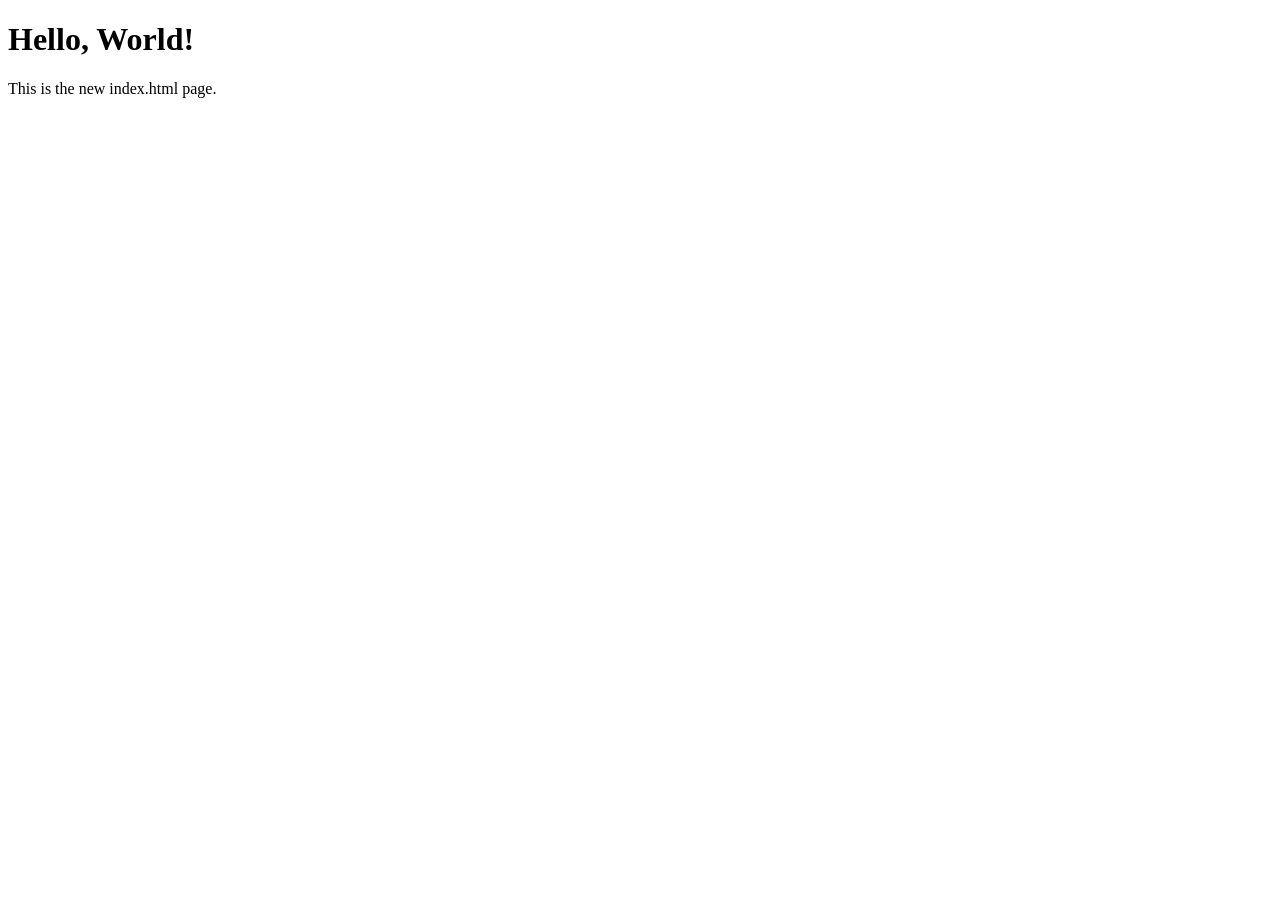
==== index.html @ f8c45be7 "feat(ai): สร้างไฟล์ index.html และลบ index.php ออก - index.html" ====
<!DOCTYPE html>
<html lang="en">
<head>
    <meta charset="UTF-8">
    <meta name="viewport" content="width=device-width, initial-scale=1.0">
    <title>Welcome</title>
</head>
<body>
    <h1>Hello, World!</h1>
    <p>This is the new index.html page.</p>
</body>
</html>
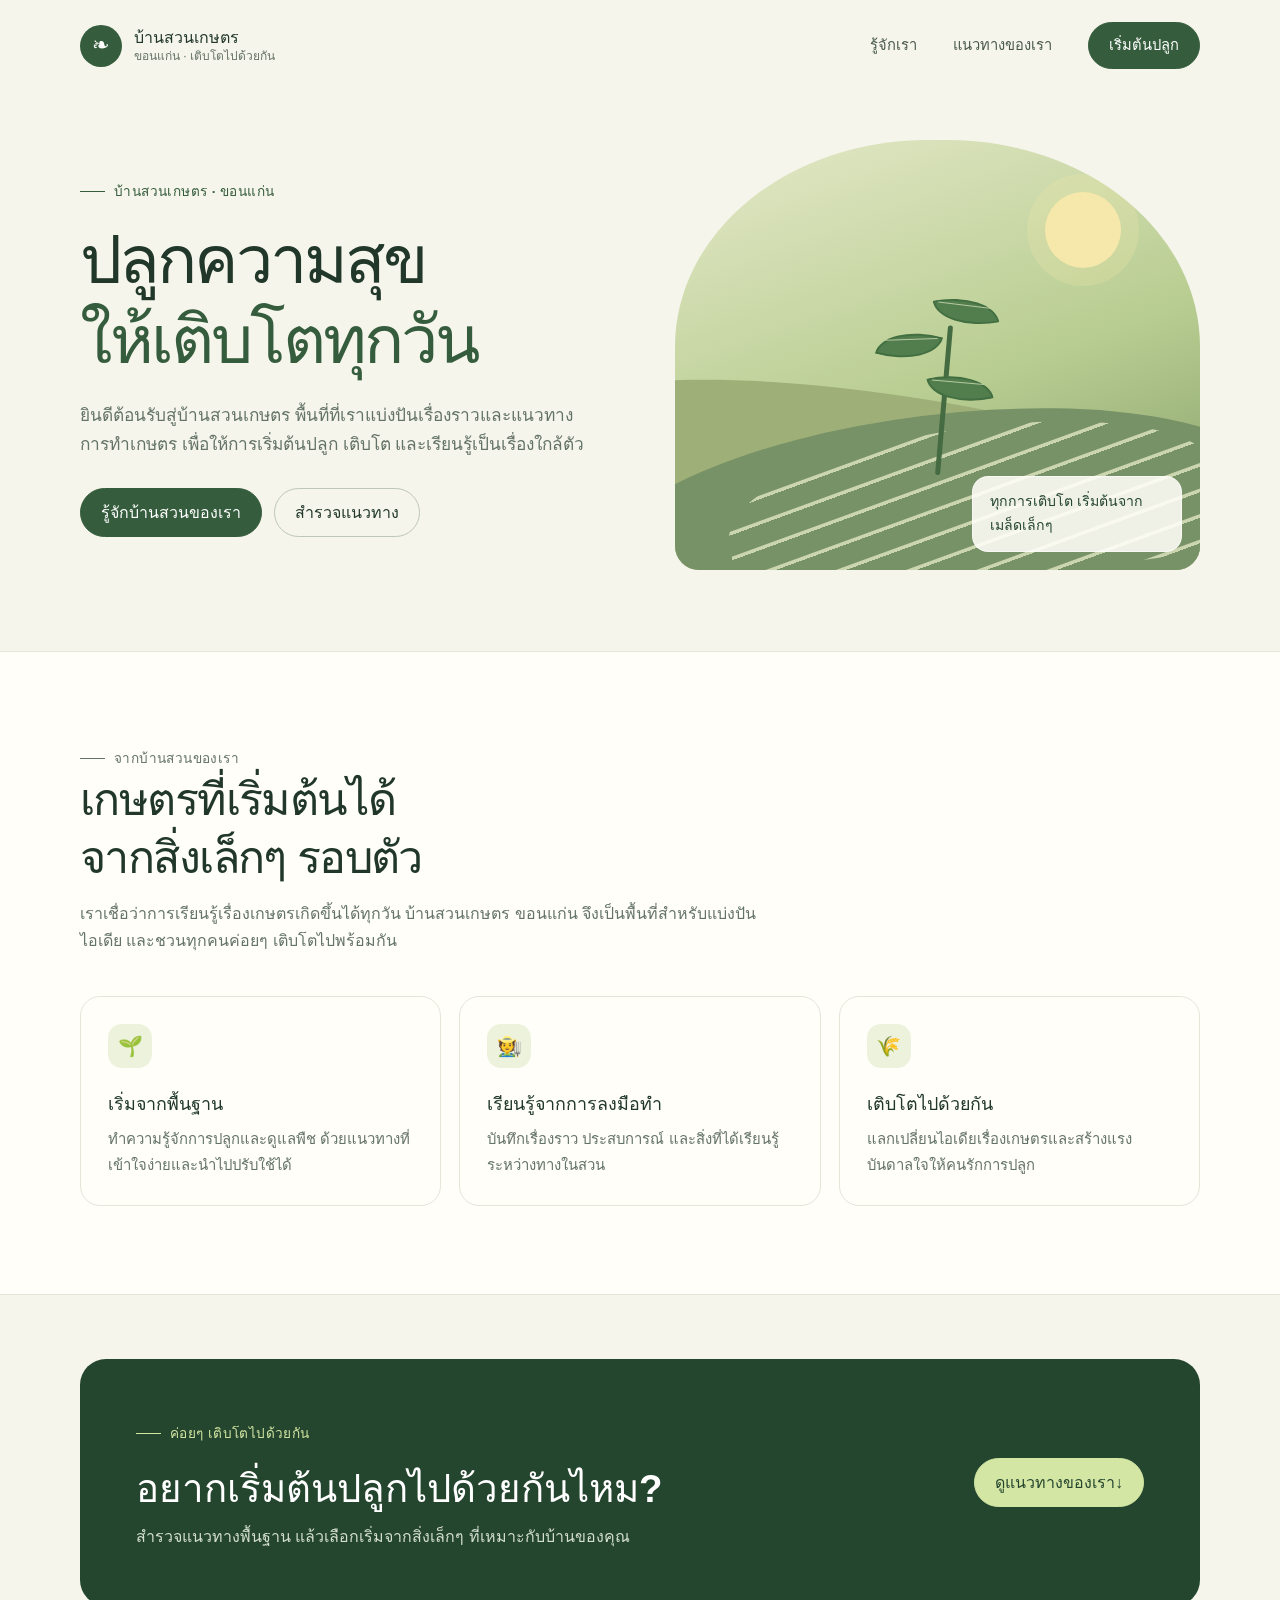
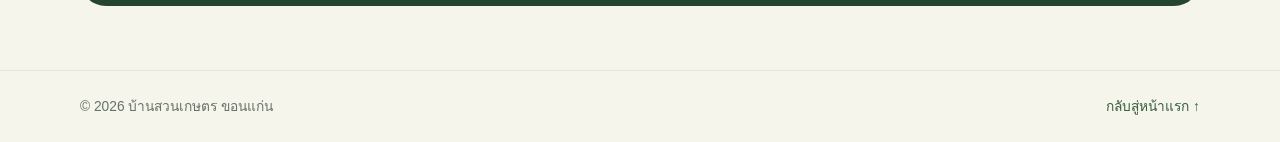
==== commit c41bcab4: "Create Thai agricultural homepage Co-authored-by: Copilot <223556219+Copilot@users.noreply.github.co" ====
--- a/index.html
+++ b/index.html
@@ -1,12 +1,641 @@
-<!DOCTYPE html>
-<html lang="en">
-<head>
-    <meta charset="UTF-8">
-    <meta name="viewport" content="width=device-width, initial-scale=1.0">
-    <title>Welcome</title>
-</head>
-<body>
-    <h1>Hello, World!</h1>
-    <p>This is the new index.html page.</p>
-</body>
-</html>+<!doctype html>
+<html lang="th">
+  <head>
+    <meta charset="utf-8">
+    <meta name="viewport" content="width=device-width, initial-scale=1">
+    <meta
+      name="description"
+      content="บ้านสวนเกษตร ขอนแก่น — พื้นที่แบ่งปันเรื่องราวและแนวทางการทำเกษตร"
+    >
+    <meta name="theme-color" content="#f6f5eb">
+    <title>บ้านสวนเกษตร ขอนแก่น | เติบโตไปด้วยกัน</title>
+    <style>
+      :root {
+        color-scheme: light;
+        --ink: #20372a;
+        --muted: #647367;
+        --green: #355d3d;
+        --green-dark: #24452e;
+        --lime: #d3e6a3;
+        --paper: #f6f5eb;
+        --white: #fffef9;
+        --line: #e4e6d9;
+        font-family: "Noto Sans Thai", "Leelawadee UI", Tahoma, sans-serif;
+        font-synthesis: none;
+        text-rendering: optimizeLegibility;
+      }
+
+      * {
+        box-sizing: border-box;
+      }
+
+      html {
+        scroll-behavior: smooth;
+      }
+
+      body {
+        margin: 0;
+        background: var(--paper);
+        color: var(--ink);
+        line-height: 1.7;
+      }
+
+      a {
+        color: inherit;
+        text-decoration: none;
+      }
+
+      .shell {
+        width: min(1120px, calc(100% - 48px));
+        margin-inline: auto;
+      }
+
+      .site-header {
+        padding-block: 22px;
+      }
+
+      .nav {
+        display: flex;
+        align-items: center;
+        justify-content: space-between;
+        gap: 24px;
+      }
+
+      .brand {
+        display: inline-flex;
+        align-items: center;
+        gap: 12px;
+        font-size: 1rem;
+        font-weight: 700;
+        line-height: 1.35;
+      }
+
+      .brand-mark {
+        display: grid;
+        width: 42px;
+        height: 42px;
+        place-items: center;
+        border-radius: 50%;
+        background: var(--green);
+        color: white;
+        font-size: 1.3rem;
+      }
+
+      .brand small {
+        display: block;
+        color: var(--muted);
+        font-size: 0.75rem;
+        font-weight: 400;
+      }
+
+      .nav-links {
+        display: flex;
+        align-items: center;
+        gap: clamp(18px, 3vw, 36px);
+        color: #48594b;
+        font-size: 0.92rem;
+      }
+
+      .nav-links a:hover,
+      .text-link:hover {
+        color: var(--green);
+      }
+
+      .nav-cta,
+      .button {
+        display: inline-flex;
+        align-items: center;
+        justify-content: center;
+        min-height: 46px;
+        padding: 10px 20px;
+        border: 1px solid var(--green);
+        border-radius: 999px;
+        background: var(--green);
+        color: white;
+        font-weight: 600;
+        transition: background 160ms ease, transform 160ms ease;
+      }
+
+      .nav-cta:hover,
+      .button:hover {
+        transform: translateY(-2px);
+        background: var(--green-dark);
+      }
+
+      .button.secondary {
+        border-color: #bcc7b8;
+        background: transparent;
+        color: var(--ink);
+      }
+
+      .button.secondary:hover {
+        background: var(--white);
+      }
+
+      .hero {
+        display: grid;
+        min-height: 560px;
+        grid-template-columns: 1.02fr 0.98fr;
+        align-items: center;
+        gap: 48px;
+        padding-block: 48px 80px;
+      }
+
+      .eyebrow {
+        display: inline-flex;
+        align-items: center;
+        gap: 9px;
+        margin: 0 0 18px;
+        color: var(--green);
+        font-size: 0.85rem;
+        font-weight: 700;
+        letter-spacing: 0.03em;
+      }
+
+      .eyebrow::before {
+        width: 25px;
+        height: 1px;
+        background: currentColor;
+        content: "";
+      }
+
+      h1,
+      h2,
+      p {
+        margin-top: 0;
+      }
+
+      h1 {
+        max-width: 600px;
+        margin-bottom: 20px;
+        font-size: clamp(2.6rem, 5.2vw, 4.7rem);
+        font-weight: 650;
+        letter-spacing: -0.045em;
+        line-height: 1.2;
+      }
+
+      h1 span {
+        color: var(--green);
+      }
+
+      .hero-copy {
+        max-width: 510px;
+        margin-bottom: 28px;
+        color: var(--muted);
+        font-size: 1.08rem;
+      }
+
+      .hero-actions {
+        display: flex;
+        flex-wrap: wrap;
+        gap: 12px;
+      }
+
+      .hero-art {
+        position: relative;
+        display: grid;
+        min-height: 430px;
+        overflow: hidden;
+        place-items: center;
+        border-radius: 48% 48% 24px 24px;
+        background:
+          radial-gradient(ellipse at 50% 88%, #cfdb9c 0 12%, transparent 12.5%),
+          linear-gradient(160deg, #e5e9c9 0%, #b8cd91 56%, #829b68 100%);
+      }
+
+      .sun {
+        position: absolute;
+        top: 52px;
+        right: 15%;
+        width: 76px;
+        height: 76px;
+        border-radius: 50%;
+        background: #f6e8aa;
+        box-shadow: 0 0 0 18px rgb(246 232 170 / 22%);
+      }
+
+      .hill {
+        position: absolute;
+        right: -15%;
+        bottom: -16%;
+        left: -15%;
+        height: 52%;
+        border-radius: 50% 50% 0 0;
+        background: #789267;
+        transform: rotate(-7deg);
+      }
+
+      .hill.back {
+        bottom: 4%;
+        left: -25%;
+        height: 36%;
+        background: #9eaf78;
+        transform: rotate(9deg);
+      }
+
+      .field-lines {
+        position: absolute;
+        z-index: 1;
+        right: -4%;
+        bottom: -3%;
+        left: 10%;
+        height: 36%;
+        border-radius: 50% 50% 0 0;
+        background: repeating-linear-gradient(
+          168deg,
+          transparent 0 20px,
+          rgb(235 239 202 / 72%) 21px 24px
+        );
+        transform: rotate(-8deg);
+      }
+
+      .plant {
+        position: relative;
+        z-index: 2;
+        width: 125px;
+        height: 190px;
+        margin-top: 50px;
+      }
+
+      .stem {
+        position: absolute;
+        bottom: 0;
+        left: 60px;
+        width: 5px;
+        height: 150px;
+        border-radius: 5px;
+        background: #456b42;
+        transform: rotate(5deg);
+        transform-origin: bottom;
+      }
+
+      .leaf {
+        position: absolute;
+        width: 62px;
+        height: 33px;
+        border: 2px solid rgb(39 86 47 / 35%);
+        border-radius: 100% 0 100% 0;
+        background: #527d4c;
+      }
+
+      .leaf::after {
+        position: absolute;
+        top: 50%;
+        left: 5px;
+        width: 52px;
+        height: 1px;
+        background: rgb(236 242 205 / 65%);
+        content: "";
+        transform: rotate(-17deg);
+        transform-origin: left;
+      }
+
+      .leaf.one {
+        top: 44px;
+        left: 3px;
+        transform: rotate(15deg);
+      }
+
+      .leaf.two {
+        top: 10px;
+        left: 60px;
+        transform: scaleX(-1) rotate(10deg);
+      }
+
+      .leaf.three {
+        top: 87px;
+        left: 54px;
+        transform: scaleX(-1) rotate(12deg);
+      }
+
+      .art-note {
+        position: absolute;
+        z-index: 3;
+        right: 18px;
+        bottom: 18px;
+        max-width: 210px;
+        padding: 13px 17px;
+        border: 1px solid rgb(255 255 255 / 55%);
+        border-radius: 16px;
+        background: rgb(255 254 249 / 88%);
+        color: var(--green-dark);
+        font-size: 0.88rem;
+      }
+
+      .section {
+        padding-block: 88px;
+      }
+
+      .about {
+        border-block: 1px solid var(--line);
+        background: var(--white);
+      }
+
+      .section-heading {
+        max-width: 680px;
+        margin-bottom: 42px;
+      }
+
+      .section-heading h2 {
+        margin-bottom: 13px;
+        font-size: clamp(2rem, 3.5vw, 3rem);
+        font-weight: 650;
+        letter-spacing: -0.035em;
+        line-height: 1.3;
+      }
+
+      .section-heading p {
+        margin-bottom: 0;
+        color: var(--muted);
+      }
+
+      .feature-grid {
+        display: grid;
+        grid-template-columns: repeat(3, 1fr);
+        gap: 18px;
+      }
+
+      .feature-card {
+        min-height: 210px;
+        padding: 27px;
+        border: 1px solid var(--line);
+        border-radius: 20px;
+        background: var(--white);
+      }
+
+      .feature-icon {
+        display: grid;
+        width: 44px;
+        height: 44px;
+        margin-bottom: 21px;
+        place-items: center;
+        border-radius: 14px;
+        background: #edf2dd;
+        font-size: 1.25rem;
+      }
+
+      .feature-card h3 {
+        margin: 0 0 8px;
+        font-size: 1.12rem;
+      }
+
+      .feature-card p {
+        margin-bottom: 0;
+        color: var(--muted);
+        font-size: 0.93rem;
+      }
+
+      .contact {
+        padding-block: 64px;
+      }
+
+      .contact-panel {
+        display: flex;
+        align-items: center;
+        justify-content: space-between;
+        gap: 32px;
+        padding: clamp(28px, 5vw, 56px);
+        border-radius: 26px;
+        background: var(--green-dark);
+        color: white;
+      }
+
+      .contact-panel .eyebrow {
+        color: var(--lime);
+      }
+
+      .contact-panel h2 {
+        margin-bottom: 8px;
+        font-size: clamp(1.7rem, 3vw, 2.4rem);
+        line-height: 1.35;
+      }
+
+      .contact-panel p:not(.eyebrow) {
+        max-width: 560px;
+        margin-bottom: 0;
+        color: #d4dfd1;
+      }
+
+      .contact-panel .button {
+        flex: 0 0 auto;
+        border-color: var(--lime);
+        background: var(--lime);
+        color: var(--green-dark);
+      }
+
+      .contact-panel .button:hover {
+        background: #e0efbd;
+      }
+
+      .site-footer {
+        padding-block: 24px;
+        border-top: 1px solid var(--line);
+        color: var(--muted);
+        font-size: 0.86rem;
+      }
+
+      .footer-inner {
+        display: flex;
+        align-items: center;
+        justify-content: space-between;
+        gap: 20px;
+      }
+
+      .footer-inner p {
+        margin: 0;
+      }
+
+      .text-link {
+        color: var(--green);
+        font-weight: 600;
+      }
+
+      :focus-visible {
+        outline: 3px solid #d59d48;
+        outline-offset: 4px;
+      }
+
+      @media (max-width: 760px) {
+        .shell {
+          width: min(100% - 36px, 600px);
+        }
+
+        .nav-links {
+          gap: 15px;
+        }
+
+        .nav-links .nav-cta {
+          display: none;
+        }
+
+        .hero {
+          min-height: 0;
+          grid-template-columns: 1fr;
+          gap: 36px;
+          padding-block: 38px 62px;
+        }
+
+        .hero-art {
+          min-height: 350px;
+        }
+
+        .section {
+          padding-block: 66px;
+        }
+
+        .feature-grid {
+          grid-template-columns: 1fr;
+        }
+
+        .feature-card {
+          min-height: auto;
+        }
+
+        .contact-panel {
+          align-items: flex-start;
+          flex-direction: column;
+        }
+      }
+
+      @media (max-width: 440px) {
+        .site-header {
+          padding-block: 16px;
+        }
+
+        .brand {
+          gap: 8px;
+          font-size: 0.9rem;
+        }
+
+        .brand-mark {
+          width: 38px;
+          height: 38px;
+        }
+
+        .nav-links {
+          gap: 12px;
+          font-size: 0.83rem;
+        }
+
+        h1 {
+          font-size: 2.55rem;
+        }
+
+        .hero-art {
+          min-height: 300px;
+        }
+
+        .footer-inner {
+          align-items: flex-start;
+          flex-direction: column;
+          gap: 6px;
+        }
+      }
+
+      @media (prefers-reduced-motion: reduce) {
+        *,
+        *::before,
+        *::after {
+          scroll-behavior: auto !important;
+          transition-duration: 0.01ms !important;
+        }
+      }
+    </style>
+  </head>
+  <body>
+    <header class="site-header">
+      <nav class="nav shell" aria-label="เมนูหลัก">
+        <a class="brand" href="#home" aria-label="บ้านสวนเกษตร ขอนแก่น - หน้าแรก">
+          <span class="brand-mark" aria-hidden="true">❧</span>
+          <span>บ้านสวนเกษตร<small>ขอนแก่น · เติบโตไปด้วยกัน</small></span>
+        </a>
+        <div class="nav-links">
+          <a href="#about">รู้จักเรา</a>
+          <a href="#approach">แนวทางของเรา</a>
+          <a class="nav-cta" href="#contact">เริ่มต้นปลูก</a>
+        </div>
+      </nav>
+    </header>
+
+    <main>
+      <section class="hero shell" id="home">
+        <div>
+          <p class="eyebrow">บ้านสวนเกษตร · ขอนแก่น</p>
+          <h1>ปลูกความสุข<br><span>ให้เติบโตทุกวัน</span></h1>
+          <p class="hero-copy">
+            ยินดีต้อนรับสู่บ้านสวนเกษตร พื้นที่ที่เราแบ่งปันเรื่องราวและแนวทางการทำเกษตร
+            เพื่อให้การเริ่มต้นปลูก เติบโต และเรียนรู้เป็นเรื่องใกล้ตัว
+          </p>
+          <div class="hero-actions">
+            <a class="button" href="#about">รู้จักบ้านสวนของเรา</a>
+            <a class="button secondary" href="#approach">สำรวจแนวทาง</a>
+          </div>
+        </div>
+
+        <div class="hero-art" role="img" aria-label="ภาพประกอบต้นกล้ากำลังเติบโตท่ามกลางทุ่งสีเขียว">
+          <span class="sun" aria-hidden="true"></span>
+          <span class="hill back" aria-hidden="true"></span>
+          <span class="hill" aria-hidden="true"></span>
+          <span class="field-lines" aria-hidden="true"></span>
+          <span class="plant" aria-hidden="true">
+            <span class="stem"></span>
+            <span class="leaf one"></span>
+            <span class="leaf two"></span>
+            <span class="leaf three"></span>
+          </span>
+          <span class="art-note">ทุกการเติบโต เริ่มต้นจากเมล็ดเล็กๆ</span>
+        </div>
+      </section>
+
+      <section class="section about" id="about">
+        <div class="shell">
+          <div class="section-heading">
+            <p class="eyebrow">จากบ้านสวนของเรา</p>
+            <h2>เกษตรที่เริ่มต้นได้<br>จากสิ่งเล็กๆ รอบตัว</h2>
+            <p>
+              เราเชื่อว่าการเรียนรู้เรื่องเกษตรเกิดขึ้นได้ทุกวัน
+              บ้านสวนเกษตร ขอนแก่น จึงเป็นพื้นที่สำหรับแบ่งปันไอเดีย
+              และชวนทุกคนค่อยๆ เติบโตไปพร้อมกัน
+            </p>
+          </div>
+
+          <div class="feature-grid" id="approach">
+            <article class="feature-card">
+              <span class="feature-icon" aria-hidden="true">🌱</span>
+              <h3>เริ่มจากพื้นฐาน</h3>
+              <p>ทำความรู้จักการปลูกและดูแลพืช ด้วยแนวทางที่เข้าใจง่ายและนำไปปรับใช้ได้</p>
+            </article>
+            <article class="feature-card">
+              <span class="feature-icon" aria-hidden="true">🧑‍🌾</span>
+              <h3>เรียนรู้จากการลงมือทำ</h3>
+              <p>บันทึกเรื่องราว ประสบการณ์ และสิ่งที่ได้เรียนรู้ระหว่างทางในสวน</p>
+            </article>
+            <article class="feature-card">
+              <span class="feature-icon" aria-hidden="true">🌾</span>
+              <h3>เติบโตไปด้วยกัน</h3>
+              <p>แลกเปลี่ยนไอเดียเรื่องเกษตรและสร้างแรงบันดาลใจให้คนรักการปลูก</p>
+            </article>
+          </div>
+        </div>
+      </section>
+
+      <section class="contact shell" id="contact">
+        <div class="contact-panel">
+          <div>
+            <p class="eyebrow">ค่อยๆ เติบโตไปด้วยกัน</p>
+            <h2>อยากเริ่มต้นปลูกไปด้วยกันไหม?</h2>
+            <p>สำรวจแนวทางพื้นฐาน แล้วเลือกเริ่มจากสิ่งเล็กๆ ที่เหมาะกับบ้านของคุณ</p>
+          </div>
+          <a class="button" href="#approach">ดูแนวทางของเรา <span aria-hidden="true">↓</span></a>
+        </div>
+      </section>
+    </main>
+
+    <footer class="site-footer">
+      <div class="footer-inner shell">
+        <p>© <span id="year">2026</span> บ้านสวนเกษตร ขอนแก่น</p>
+        <a class="text-link" href="#home">กลับสู่หน้าแรก ↑</a>
+      </div>
+    </footer>
+  </body>
+</html>
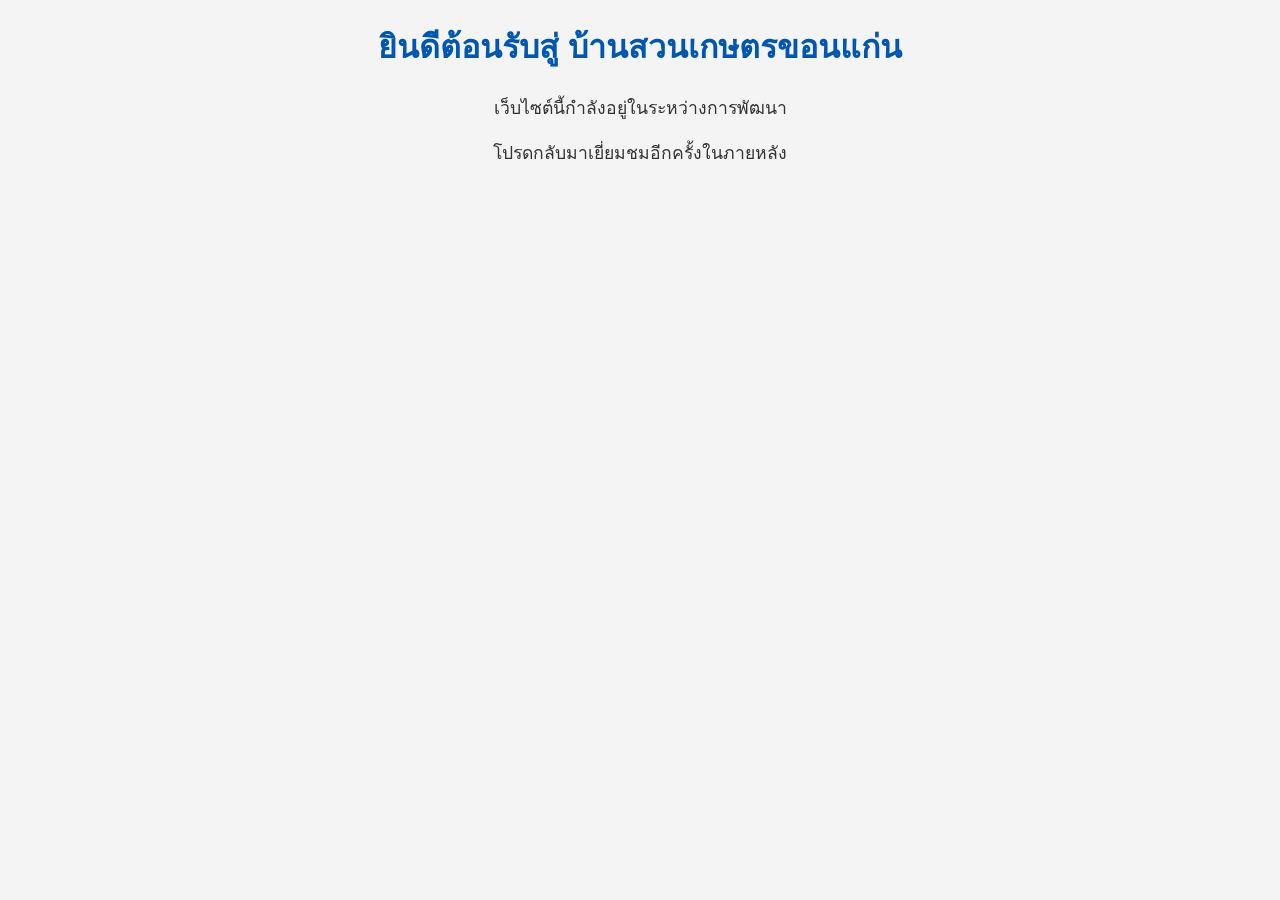
==== commit 1185219b: "feat(ai): https://chettasit.github.io/bansuan-kaset-khonkaen  ใช้ไม่ได้ - index.html" ====
--- a/index.html
+++ b/index.html
@@ -1,641 +1,28 @@
-<!doctype html>
+<!DOCTYPE html>
 <html lang="th">
-  <head>
-    <meta charset="utf-8">
-    <meta name="viewport" content="width=device-width, initial-scale=1">
-    <meta
-      name="description"
-      content="บ้านสวนเกษตร ขอนแก่น — พื้นที่แบ่งปันเรื่องราวและแนวทางการทำเกษตร"
-    >
-    <meta name="theme-color" content="#f6f5eb">
-    <title>บ้านสวนเกษตร ขอนแก่น | เติบโตไปด้วยกัน</title>
+<head>
+    <meta charset="UTF-8">
+    <meta name="viewport" content="width=device-width, initial-scale=1.0">
+    <title>บ้านสวนเกษตรขอนแก่น</title>
     <style>
-      :root {
-        color-scheme: light;
-        --ink: #20372a;
-        --muted: #647367;
-        --green: #355d3d;
-        --green-dark: #24452e;
-        --lime: #d3e6a3;
-        --paper: #f6f5eb;
-        --white: #fffef9;
-        --line: #e4e6d9;
-        font-family: "Noto Sans Thai", "Leelawadee UI", Tahoma, sans-serif;
-        font-synthesis: none;
-        text-rendering: optimizeLegibility;
-      }
-
-      * {
-        box-sizing: border-box;
-      }
-
-      html {
-        scroll-behavior: smooth;
-      }
-
-      body {
-        margin: 0;
-        background: var(--paper);
-        color: var(--ink);
-        line-height: 1.7;
-      }
-
-      a {
-        color: inherit;
-        text-decoration: none;
-      }
-
-      .shell {
-        width: min(1120px, calc(100% - 48px));
-        margin-inline: auto;
-      }
-
-      .site-header {
-        padding-block: 22px;
-      }
-
-      .nav {
-        display: flex;
-        align-items: center;
-        justify-content: space-between;
-        gap: 24px;
-      }
-
-      .brand {
-        display: inline-flex;
-        align-items: center;
-        gap: 12px;
-        font-size: 1rem;
-        font-weight: 700;
-        line-height: 1.35;
-      }
-
-      .brand-mark {
-        display: grid;
-        width: 42px;
-        height: 42px;
-        place-items: center;
-        border-radius: 50%;
-        background: var(--green);
-        color: white;
-        font-size: 1.3rem;
-      }
-
-      .brand small {
-        display: block;
-        color: var(--muted);
-        font-size: 0.75rem;
-        font-weight: 400;
-      }
-
-      .nav-links {
-        display: flex;
-        align-items: center;
-        gap: clamp(18px, 3vw, 36px);
-        color: #48594b;
-        font-size: 0.92rem;
-      }
-
-      .nav-links a:hover,
-      .text-link:hover {
-        color: var(--green);
-      }
-
-      .nav-cta,
-      .button {
-        display: inline-flex;
-        align-items: center;
-        justify-content: center;
-        min-height: 46px;
-        padding: 10px 20px;
-        border: 1px solid var(--green);
-        border-radius: 999px;
-        background: var(--green);
-        color: white;
-        font-weight: 600;
-        transition: background 160ms ease, transform 160ms ease;
-      }
-
-      .nav-cta:hover,
-      .button:hover {
-        transform: translateY(-2px);
-        background: var(--green-dark);
-      }
-
-      .button.secondary {
-        border-color: #bcc7b8;
-        background: transparent;
-        color: var(--ink);
-      }
-
-      .button.secondary:hover {
-        background: var(--white);
-      }
-
-      .hero {
-        display: grid;
-        min-height: 560px;
-        grid-template-columns: 1.02fr 0.98fr;
-        align-items: center;
-        gap: 48px;
-        padding-block: 48px 80px;
-      }
-
-      .eyebrow {
-        display: inline-flex;
-        align-items: center;
-        gap: 9px;
-        margin: 0 0 18px;
-        color: var(--green);
-        font-size: 0.85rem;
-        font-weight: 700;
-        letter-spacing: 0.03em;
-      }
-
-      .eyebrow::before {
-        width: 25px;
-        height: 1px;
-        background: currentColor;
-        content: "";
-      }
-
-      h1,
-      h2,
-      p {
-        margin-top: 0;
-      }
-
-      h1 {
-        max-width: 600px;
-        margin-bottom: 20px;
-        font-size: clamp(2.6rem, 5.2vw, 4.7rem);
-        font-weight: 650;
-        letter-spacing: -0.045em;
-        line-height: 1.2;
-      }
-
-      h1 span {
-        color: var(--green);
-      }
-
-      .hero-copy {
-        max-width: 510px;
-        margin-bottom: 28px;
-        color: var(--muted);
-        font-size: 1.08rem;
-      }
-
-      .hero-actions {
-        display: flex;
-        flex-wrap: wrap;
-        gap: 12px;
-      }
-
-      .hero-art {
-        position: relative;
-        display: grid;
-        min-height: 430px;
-        overflow: hidden;
-        place-items: center;
-        border-radius: 48% 48% 24px 24px;
-        background:
-          radial-gradient(ellipse at 50% 88%, #cfdb9c 0 12%, transparent 12.5%),
-          linear-gradient(160deg, #e5e9c9 0%, #b8cd91 56%, #829b68 100%);
-      }
-
-      .sun {
-        position: absolute;
-        top: 52px;
-        right: 15%;
-        width: 76px;
-        height: 76px;
-        border-radius: 50%;
-        background: #f6e8aa;
-        box-shadow: 0 0 0 18px rgb(246 232 170 / 22%);
-      }
-
-      .hill {
-        position: absolute;
-        right: -15%;
-        bottom: -16%;
-        left: -15%;
-        height: 52%;
-        border-radius: 50% 50% 0 0;
-        background: #789267;
-        transform: rotate(-7deg);
-      }
-
-      .hill.back {
-        bottom: 4%;
-        left: -25%;
-        height: 36%;
-        background: #9eaf78;
-        transform: rotate(9deg);
-      }
-
-      .field-lines {
-        position: absolute;
-        z-index: 1;
-        right: -4%;
-        bottom: -3%;
-        left: 10%;
-        height: 36%;
-        border-radius: 50% 50% 0 0;
-        background: repeating-linear-gradient(
-          168deg,
-          transparent 0 20px,
-          rgb(235 239 202 / 72%) 21px 24px
-        );
-        transform: rotate(-8deg);
-      }
-
-      .plant {
-        position: relative;
-        z-index: 2;
-        width: 125px;
-        height: 190px;
-        margin-top: 50px;
-      }
-
-      .stem {
-        position: absolute;
-        bottom: 0;
-        left: 60px;
-        width: 5px;
-        height: 150px;
-        border-radius: 5px;
-        background: #456b42;
-        transform: rotate(5deg);
-        transform-origin: bottom;
-      }
-
-      .leaf {
-        position: absolute;
-        width: 62px;
-        height: 33px;
-        border: 2px solid rgb(39 86 47 / 35%);
-        border-radius: 100% 0 100% 0;
-        background: #527d4c;
-      }
-
-      .leaf::after {
-        position: absolute;
-        top: 50%;
-        left: 5px;
-        width: 52px;
-        height: 1px;
-        background: rgb(236 242 205 / 65%);
-        content: "";
-        transform: rotate(-17deg);
-        transform-origin: left;
-      }
-
-      .leaf.one {
-        top: 44px;
-        left: 3px;
-        transform: rotate(15deg);
-      }
-
-      .leaf.two {
-        top: 10px;
-        left: 60px;
-        transform: scaleX(-1) rotate(10deg);
-      }
-
-      .leaf.three {
-        top: 87px;
-        left: 54px;
-        transform: scaleX(-1) rotate(12deg);
-      }
-
-      .art-note {
-        position: absolute;
-        z-index: 3;
-        right: 18px;
-        bottom: 18px;
-        max-width: 210px;
-        padding: 13px 17px;
-        border: 1px solid rgb(255 255 255 / 55%);
-        border-radius: 16px;
-        background: rgb(255 254 249 / 88%);
-        color: var(--green-dark);
-        font-size: 0.88rem;
-      }
-
-      .section {
-        padding-block: 88px;
-      }
-
-      .about {
-        border-block: 1px solid var(--line);
-        background: var(--white);
-      }
-
-      .section-heading {
-        max-width: 680px;
-        margin-bottom: 42px;
-      }
-
-      .section-heading h2 {
-        margin-bottom: 13px;
-        font-size: clamp(2rem, 3.5vw, 3rem);
-        font-weight: 650;
-        letter-spacing: -0.035em;
-        line-height: 1.3;
-      }
-
-      .section-heading p {
-        margin-bottom: 0;
-        color: var(--muted);
-      }
-
-      .feature-grid {
-        display: grid;
-        grid-template-columns: repeat(3, 1fr);
-        gap: 18px;
-      }
-
-      .feature-card {
-        min-height: 210px;
-        padding: 27px;
-        border: 1px solid var(--line);
-        border-radius: 20px;
-        background: var(--white);
-      }
-
-      .feature-icon {
-        display: grid;
-        width: 44px;
-        height: 44px;
-        margin-bottom: 21px;
-        place-items: center;
-        border-radius: 14px;
-        background: #edf2dd;
-        font-size: 1.25rem;
-      }
-
-      .feature-card h3 {
-        margin: 0 0 8px;
-        font-size: 1.12rem;
-      }
-
-      .feature-card p {
-        margin-bottom: 0;
-        color: var(--muted);
-        font-size: 0.93rem;
-      }
-
-      .contact {
-        padding-block: 64px;
-      }
-
-      .contact-panel {
-        display: flex;
-        align-items: center;
-        justify-content: space-between;
-        gap: 32px;
-        padding: clamp(28px, 5vw, 56px);
-        border-radius: 26px;
-        background: var(--green-dark);
-        color: white;
-      }
-
-      .contact-panel .eyebrow {
-        color: var(--lime);
-      }
-
-      .contact-panel h2 {
-        margin-bottom: 8px;
-        font-size: clamp(1.7rem, 3vw, 2.4rem);
-        line-height: 1.35;
-      }
-
-      .contact-panel p:not(.eyebrow) {
-        max-width: 560px;
-        margin-bottom: 0;
-        color: #d4dfd1;
-      }
-
-      .contact-panel .button {
-        flex: 0 0 auto;
-        border-color: var(--lime);
-        background: var(--lime);
-        color: var(--green-dark);
-      }
-
-      .contact-panel .button:hover {
-        background: #e0efbd;
-      }
-
-      .site-footer {
-        padding-block: 24px;
-        border-top: 1px solid var(--line);
-        color: var(--muted);
-        font-size: 0.86rem;
-      }
-
-      .footer-inner {
-        display: flex;
-        align-items: center;
-        justify-content: space-between;
-        gap: 20px;
-      }
-
-      .footer-inner p {
-        margin: 0;
-      }
-
-      .text-link {
-        color: var(--green);
-        font-weight: 600;
-      }
-
-      :focus-visible {
-        outline: 3px solid #d59d48;
-        outline-offset: 4px;
-      }
-
-      @media (max-width: 760px) {
-        .shell {
-          width: min(100% - 36px, 600px);
+        body {
+            font-family: Arial, sans-serif;
+            margin: 20px;
+            background-color: #f4f4f4;
+            color: #333;
+            text-align: center;
         }
-
-        .nav-links {
-          gap: 15px;
+        h1 {
+            color: #0056b3;
         }
-
-        .nav-links .nav-cta {
-          display: none;
+        p {
+            font-size: 1.1em;
         }
-
-        .hero {
-          min-height: 0;
-          grid-template-columns: 1fr;
-          gap: 36px;
-          padding-block: 38px 62px;
-        }
-
-        .hero-art {
-          min-height: 350px;
-        }
-
-        .section {
-          padding-block: 66px;
-        }
-
-        .feature-grid {
-          grid-template-columns: 1fr;
-        }
-
-        .feature-card {
-          min-height: auto;
-        }
-
-        .contact-panel {
-          align-items: flex-start;
-          flex-direction: column;
-        }
-      }
-
-      @media (max-width: 440px) {
-        .site-header {
-          padding-block: 16px;
-        }
-
-        .brand {
-          gap: 8px;
-          font-size: 0.9rem;
-        }
-
-        .brand-mark {
-          width: 38px;
-          height: 38px;
-        }
-
-        .nav-links {
-          gap: 12px;
-          font-size: 0.83rem;
-        }
-
-        h1 {
-          font-size: 2.55rem;
-        }
-
-        .hero-art {
-          min-height: 300px;
-        }
-
-        .footer-inner {
-          align-items: flex-start;
-          flex-direction: column;
-          gap: 6px;
-        }
-      }
-
-      @media (prefers-reduced-motion: reduce) {
-        *,
-        *::before,
-        *::after {
-          scroll-behavior: auto !important;
-          transition-duration: 0.01ms !important;
-        }
-      }
     </style>
-  </head>
-  <body>
-    <header class="site-header">
-      <nav class="nav shell" aria-label="เมนูหลัก">
-        <a class="brand" href="#home" aria-label="บ้านสวนเกษตร ขอนแก่น - หน้าแรก">
-          <span class="brand-mark" aria-hidden="true">❧</span>
-          <span>บ้านสวนเกษตร<small>ขอนแก่น · เติบโตไปด้วยกัน</small></span>
-        </a>
-        <div class="nav-links">
-          <a href="#about">รู้จักเรา</a>
-          <a href="#approach">แนวทางของเรา</a>
-          <a class="nav-cta" href="#contact">เริ่มต้นปลูก</a>
-        </div>
-      </nav>
-    </header>
-
-    <main>
-      <section class="hero shell" id="home">
-        <div>
-          <p class="eyebrow">บ้านสวนเกษตร · ขอนแก่น</p>
-          <h1>ปลูกความสุข<br><span>ให้เติบโตทุกวัน</span></h1>
-          <p class="hero-copy">
-            ยินดีต้อนรับสู่บ้านสวนเกษตร พื้นที่ที่เราแบ่งปันเรื่องราวและแนวทางการทำเกษตร
-            เพื่อให้การเริ่มต้นปลูก เติบโต และเรียนรู้เป็นเรื่องใกล้ตัว
-          </p>
-          <div class="hero-actions">
-            <a class="button" href="#about">รู้จักบ้านสวนของเรา</a>
-            <a class="button secondary" href="#approach">สำรวจแนวทาง</a>
-          </div>
-        </div>
-
-        <div class="hero-art" role="img" aria-label="ภาพประกอบต้นกล้ากำลังเติบโตท่ามกลางทุ่งสีเขียว">
-          <span class="sun" aria-hidden="true"></span>
-          <span class="hill back" aria-hidden="true"></span>
-          <span class="hill" aria-hidden="true"></span>
-          <span class="field-lines" aria-hidden="true"></span>
-          <span class="plant" aria-hidden="true">
-            <span class="stem"></span>
-            <span class="leaf one"></span>
-            <span class="leaf two"></span>
-            <span class="leaf three"></span>
-          </span>
-          <span class="art-note">ทุกการเติบโต เริ่มต้นจากเมล็ดเล็กๆ</span>
-        </div>
-      </section>
-
-      <section class="section about" id="about">
-        <div class="shell">
-          <div class="section-heading">
-            <p class="eyebrow">จากบ้านสวนของเรา</p>
-            <h2>เกษตรที่เริ่มต้นได้<br>จากสิ่งเล็กๆ รอบตัว</h2>
-            <p>
-              เราเชื่อว่าการเรียนรู้เรื่องเกษตรเกิดขึ้นได้ทุกวัน
-              บ้านสวนเกษตร ขอนแก่น จึงเป็นพื้นที่สำหรับแบ่งปันไอเดีย
-              และชวนทุกคนค่อยๆ เติบโตไปพร้อมกัน
-            </p>
-          </div>
-
-          <div class="feature-grid" id="approach">
-            <article class="feature-card">
-              <span class="feature-icon" aria-hidden="true">🌱</span>
-              <h3>เริ่มจากพื้นฐาน</h3>
-              <p>ทำความรู้จักการปลูกและดูแลพืช ด้วยแนวทางที่เข้าใจง่ายและนำไปปรับใช้ได้</p>
-            </article>
-            <article class="feature-card">
-              <span class="feature-icon" aria-hidden="true">🧑‍🌾</span>
-              <h3>เรียนรู้จากการลงมือทำ</h3>
-              <p>บันทึกเรื่องราว ประสบการณ์ และสิ่งที่ได้เรียนรู้ระหว่างทางในสวน</p>
-            </article>
-            <article class="feature-card">
-              <span class="feature-icon" aria-hidden="true">🌾</span>
-              <h3>เติบโตไปด้วยกัน</h3>
-              <p>แลกเปลี่ยนไอเดียเรื่องเกษตรและสร้างแรงบันดาลใจให้คนรักการปลูก</p>
-            </article>
-          </div>
-        </div>
-      </section>
-
-      <section class="contact shell" id="contact">
-        <div class="contact-panel">
-          <div>
-            <p class="eyebrow">ค่อยๆ เติบโตไปด้วยกัน</p>
-            <h2>อยากเริ่มต้นปลูกไปด้วยกันไหม?</h2>
-            <p>สำรวจแนวทางพื้นฐาน แล้วเลือกเริ่มจากสิ่งเล็กๆ ที่เหมาะกับบ้านของคุณ</p>
-          </div>
-          <a class="button" href="#approach">ดูแนวทางของเรา <span aria-hidden="true">↓</span></a>
-        </div>
-      </section>
-    </main>
-
-    <footer class="site-footer">
-      <div class="footer-inner shell">
-        <p>© <span id="year">2026</span> บ้านสวนเกษตร ขอนแก่น</p>
-        <a class="text-link" href="#home">กลับสู่หน้าแรก ↑</a>
-      </div>
-    </footer>
-  </body>
-</html>
+</head>
+<body>
+    <h1>ยินดีต้อนรับสู่ บ้านสวนเกษตรขอนแก่น</h1>
+    <p>เว็บไซต์นี้กำลังอยู่ในระหว่างการพัฒนา</p>
+    <p>โปรดกลับมาเยี่ยมชมอีกครั้งในภายหลัง</p>
+</body>
+</html>
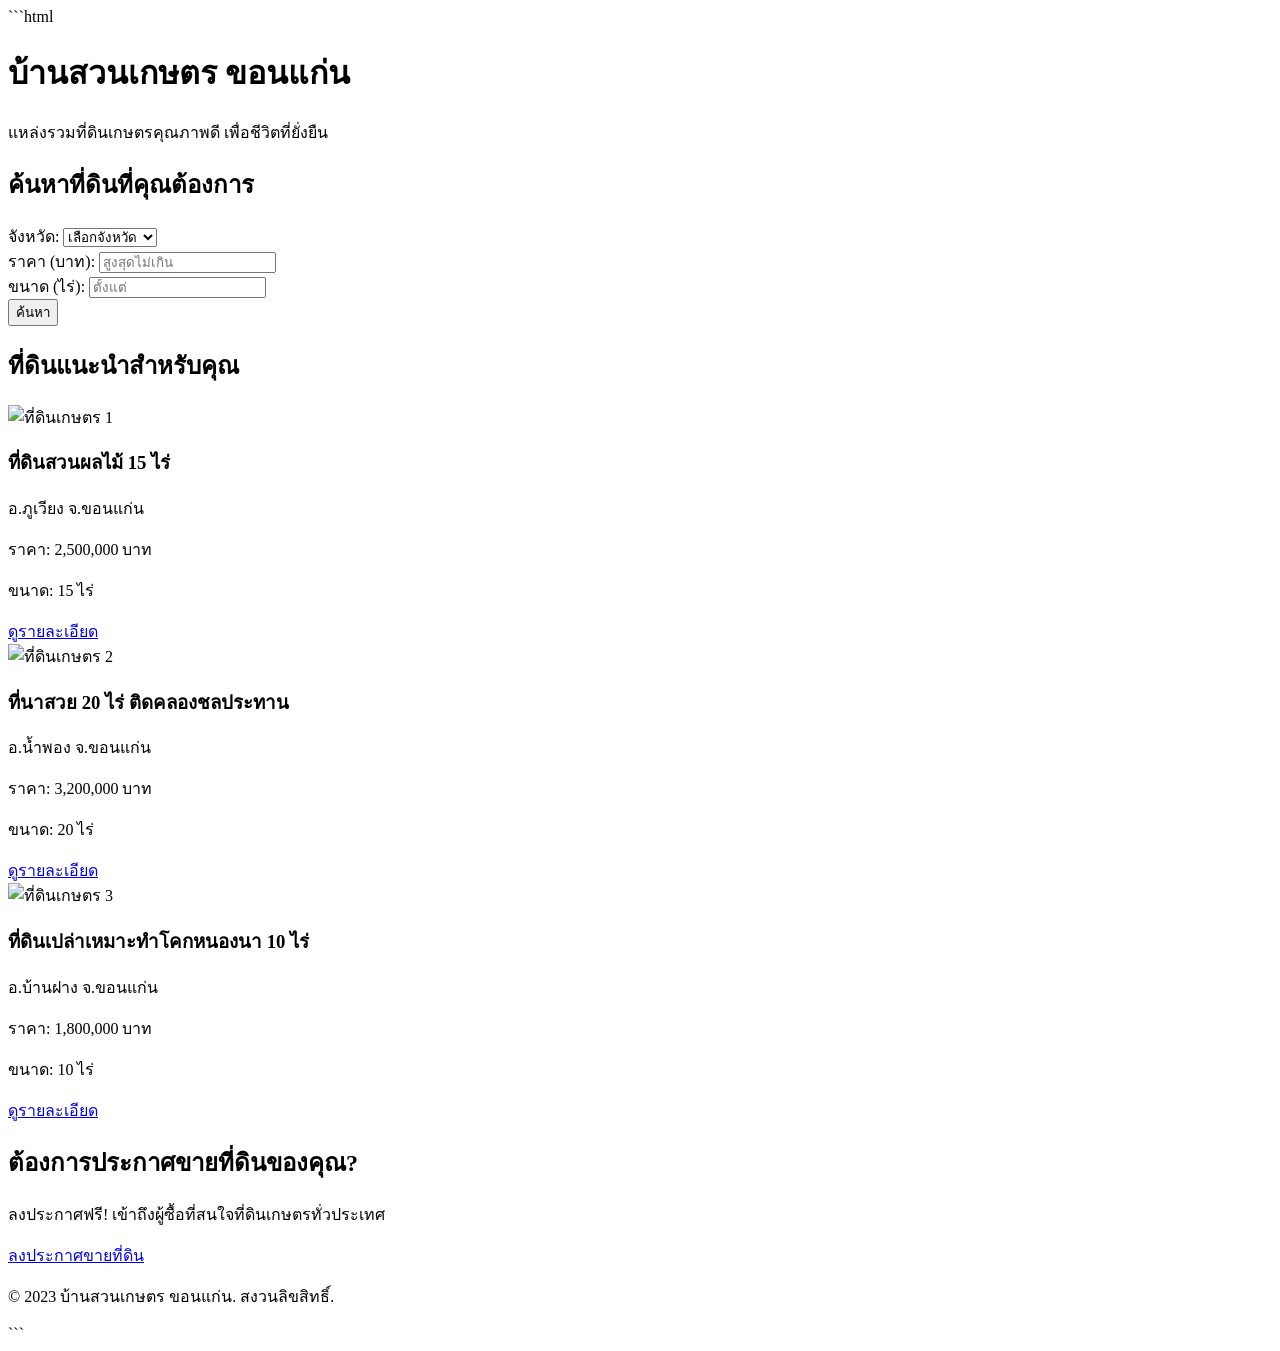
==== commit e115d8ed: "feat(ai): สร้างหน้าแรกเว็บซื้อขายที่ดินเกษตร ชื่อ 'บ้านสวนเกษตร ขอนแก่น' แบบ responsive มีหัวข้อต้อน" ====
--- a/index.html
+++ b/index.html
@@ -1,28 +1,90 @@
+```html
 <!DOCTYPE html>
 <html lang="th">
 <head>
     <meta charset="UTF-8">
     <meta name="viewport" content="width=device-width, initial-scale=1.0">
-    <title>บ้านสวนเกษตรขอนแก่น</title>
-    <style>
-        body {
-            font-family: Arial, sans-serif;
-            margin: 20px;
-            background-color: #f4f4f4;
-            color: #333;
-            text-align: center;
-        }
-        h1 {
-            color: #0056b3;
-        }
-        p {
-            font-size: 1.1em;
-        }
-    </style>
+    <title>บ้านสวนเกษตร ขอนแก่น - ซื้อขายที่ดินเกษตร</title>
+    <link rel="stylesheet" href="style.css">
+    <link href="https://fonts.googleapis.com/css2?family=Sarabun:wght@400;700&display=swap" rel="stylesheet">
 </head>
 <body>
-    <h1>ยินดีต้อนรับสู่ บ้านสวนเกษตรขอนแก่น</h1>
-    <p>เว็บไซต์นี้กำลังอยู่ในระหว่างการพัฒนา</p>
-    <p>โปรดกลับมาเยี่ยมชมอีกครั้งในภายหลัง</p>
+    <header class="hero">
+        <div class="container">
+            <h1>บ้านสวนเกษตร ขอนแก่น</h1>
+            <p>แหล่งรวมที่ดินเกษตรคุณภาพดี เพื่อชีวิตที่ยั่งยืน</p>
+            <div class="search-form-container">
+                <h2>ค้นหาที่ดินที่คุณต้องการ</h2>
+                <form class="quick-search-form">
+                    <div class="form-group">
+                        <label for="province">จังหวัด:</label>
+                        <select id="province" name="province">
+                            <option value="">เลือกจังหวัด</option>
+                            <option value="ขอนแก่น">ขอนแก่น</option>
+                            <option value="อุดรธานี">อุดรธานี</option>
+                            <option value="นครราชสีมา">นครราชสีมา</option>
+                            <!-- เพิ่มจังหวัดอื่นๆ ตามต้องการ -->
+                        </select>
+                    </div>
+                    <div class="form-group">
+                        <label for="price">ราคา (บาท):</label>
+                        <input type="number" id="price" name="price" placeholder="สูงสุดไม่เกิน">
+                    </div>
+                    <div class="form-group">
+                        <label for="area">ขนาด (ไร่):</label>
+                        <input type="number" id="area" name="area" placeholder="ตั้งแต่">
+                    </div>
+                    <button type="submit" class="btn btn-primary">ค้นหา</button>
+                </form>
+            </div>
+        </div>
+    </header>
+
+    <main class="container">
+        <section class="featured-listings">
+            <h2>ที่ดินแนะนำสำหรับคุณ</h2>
+            <div class="listing-cards">
+                <div class="card">
+                    <img src="https://via.placeholder.com/300x200?text=ที่ดินเกษตร1" alt="ที่ดินเกษตร 1">
+                    <h3>ที่ดินสวนผลไม้ 15 ไร่</h3>
+                    <p>อ.ภูเวียง จ.ขอนแก่น</p>
+                    <p class="price">ราคา: 2,500,000 บาท</p>
+                    <p class="area">ขนาด: 15 ไร่</p>
+                    <a href="#" class="btn btn-secondary">ดูรายละเอียด</a>
+                </div>
+                <div class="card">
+                    <img src="https://via.placeholder.com/300x200?text=ที่ดินเกษตร2" alt="ที่ดินเกษตร 2">
+                    <h3>ที่นาสวย 20 ไร่ ติดคลองชลประทาน</h3>
+                    <p>อ.น้ำพอง จ.ขอนแก่น</p>
+                    <p class="price">ราคา: 3,200,000 บาท</p>
+                    <p class="area">ขนาด: 20 ไร่</p>
+                    <a href="#" class="btn btn-secondary">ดูรายละเอียด</a>
+                </div>
+                <div class="card">
+                    <img src="https://via.placeholder.com/300x200?text=ที่ดินเกษตร3" alt="ที่ดินเกษตร 3">
+                    <h3>ที่ดินเปล่าเหมาะทำโคกหนองนา 10 ไร่</h3>
+                    <p>อ.บ้านฝาง จ.ขอนแก่น</p>
+                    <p class="price">ราคา: 1,800,000 บาท</p>
+                    <p class="area">ขนาด: 10 ไร่</p>
+                    <a href="#" class="btn btn-secondary">ดูรายละเอียด</a>
+                </div>
+            </div>
+        </section>
+
+        <section class="sell-land-cta">
+            <h2>ต้องการประกาศขายที่ดินของคุณ?</h2>
+            <p>ลงประกาศฟรี! เข้าถึงผู้ซื้อที่สนใจที่ดินเกษตรทั่วประเทศ</p>
+            <a href="#" class="btn btn-primary btn-large">ลงประกาศขายที่ดิน</a>
+        </section>
+    </main>
+
+    <footer>
+        <div class="container">
+            <p>&copy; 2023 บ้านสวนเกษตร ขอนแก่น. สงวนลิขสิทธิ์.</p>
+        </div>
+    </footer>
+
+    <script src="script.js"></script>
 </body>
-</html>+</html>
+```
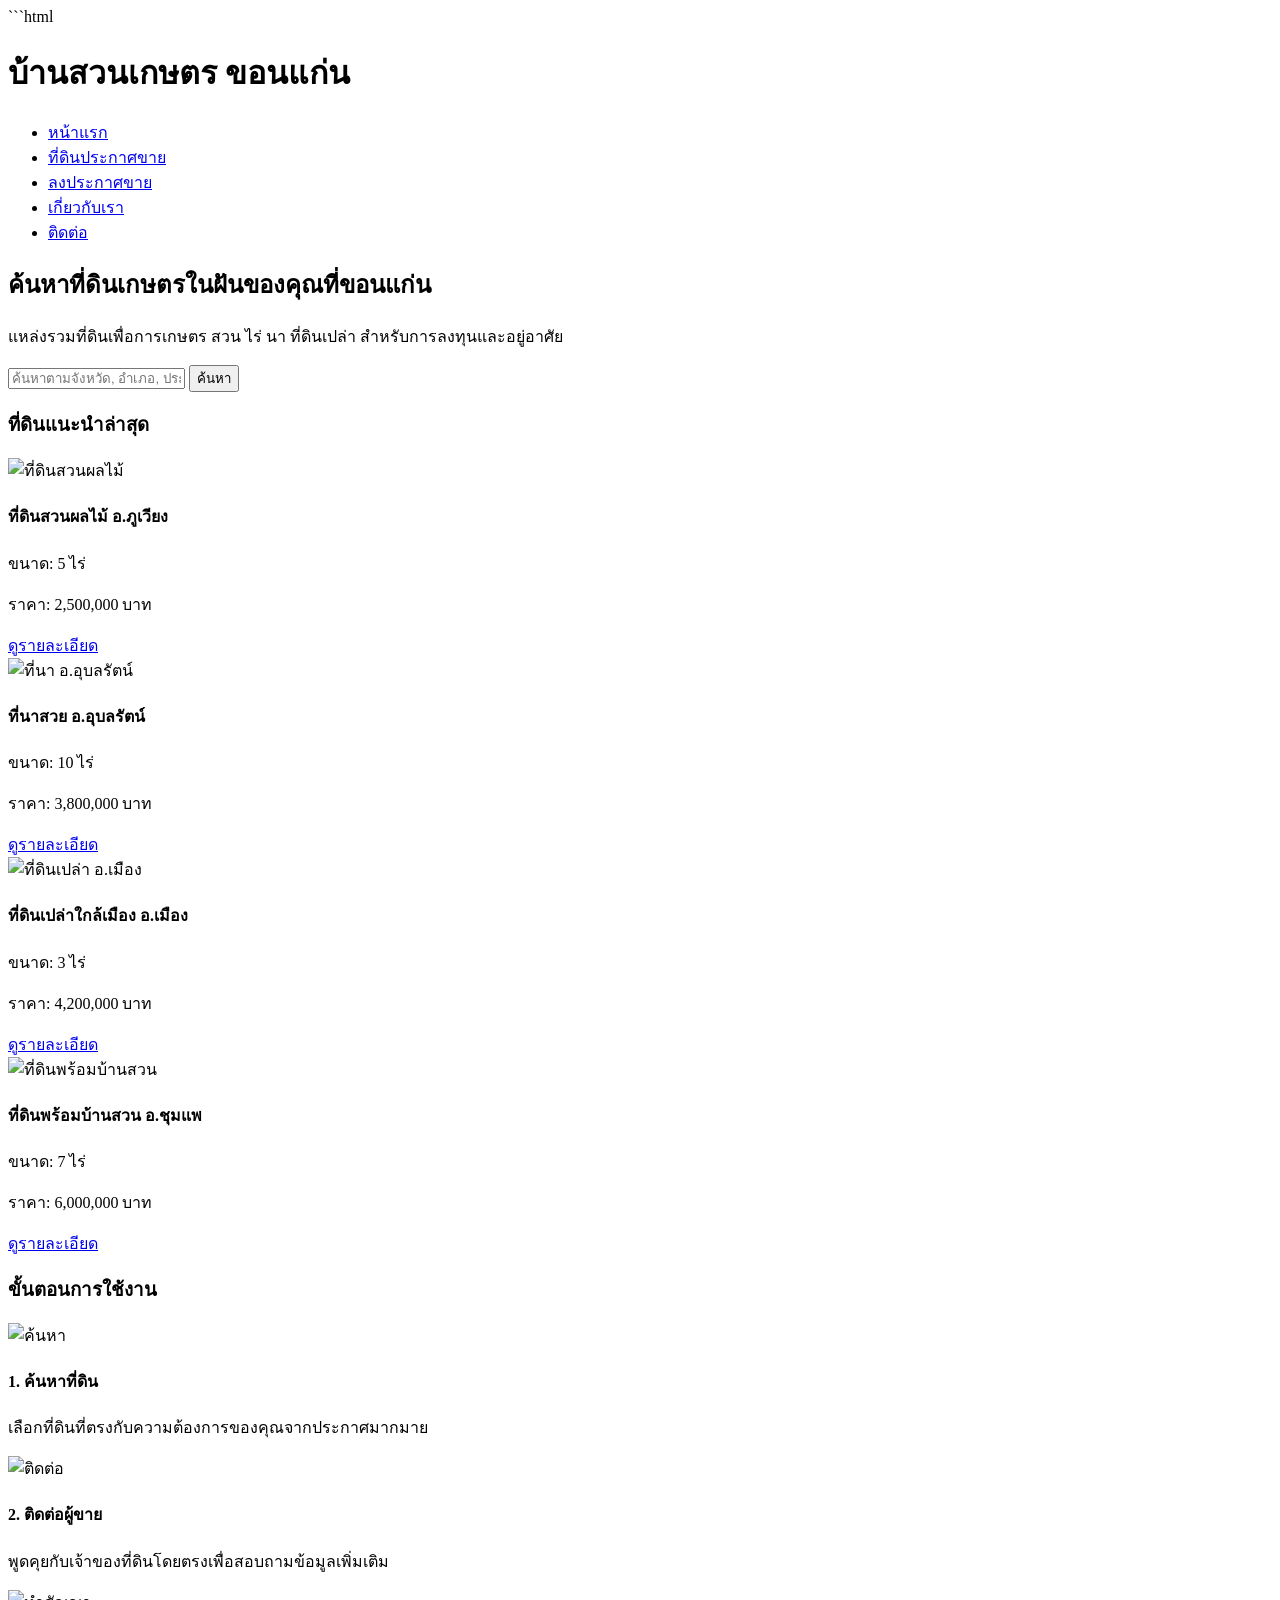
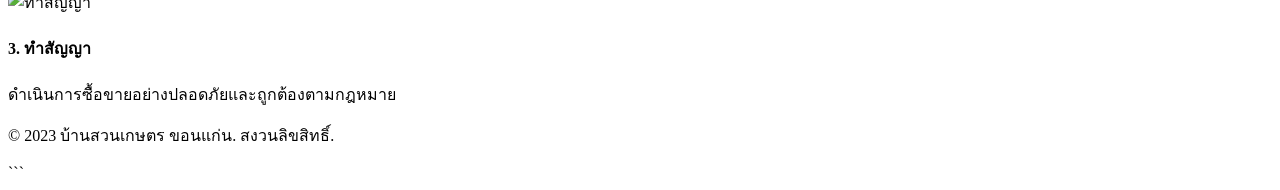
==== commit 0d77c97f: "feat(ai): สร้างหน้าเว็บสำหรับเว็บซื้อขายที่ดินเกษตร โดยนำตัวอย่าง HTML/CSS ด้านล่างนี้ไปปรับใช้เป็นเ" ====
--- a/index.html
+++ b/index.html
@@ -4,87 +4,103 @@
 <head>
     <meta charset="UTF-8">
     <meta name="viewport" content="width=device-width, initial-scale=1.0">
-    <title>บ้านสวนเกษตร ขอนแก่น - ซื้อขายที่ดินเกษตร</title>
-    <link rel="stylesheet" href="style.css">
-    <link href="https://fonts.googleapis.com/css2?family=Sarabun:wght@400;700&display=swap" rel="stylesheet">
+    <title>บ้านสวนเกษตร ขอนแก่น - ซื้อขายที่ดินเพื่อการเกษตร</title>
+    <link rel="stylesheet" href="css/style.css">
+    <link href="https://fonts.googleapis.com/css2?family=Kanit:wght@300;400;600&display=swap" rel="stylesheet">
 </head>
 <body>
-    <header class="hero">
+    <header>
         <div class="container">
-            <h1>บ้านสวนเกษตร ขอนแก่น</h1>
-            <p>แหล่งรวมที่ดินเกษตรคุณภาพดี เพื่อชีวิตที่ยั่งยืน</p>
-            <div class="search-form-container">
-                <h2>ค้นหาที่ดินที่คุณต้องการ</h2>
-                <form class="quick-search-form">
-                    <div class="form-group">
-                        <label for="province">จังหวัด:</label>
-                        <select id="province" name="province">
-                            <option value="">เลือกจังหวัด</option>
-                            <option value="ขอนแก่น">ขอนแก่น</option>
-                            <option value="อุดรธานี">อุดรธานี</option>
-                            <option value="นครราชสีมา">นครราชสีมา</option>
-                            <!-- เพิ่มจังหวัดอื่นๆ ตามต้องการ -->
-                        </select>
-                    </div>
-                    <div class="form-group">
-                        <label for="price">ราคา (บาท):</label>
-                        <input type="number" id="price" name="price" placeholder="สูงสุดไม่เกิน">
-                    </div>
-                    <div class="form-group">
-                        <label for="area">ขนาด (ไร่):</label>
-                        <input type="number" id="area" name="area" placeholder="ตั้งแต่">
-                    </div>
-                    <button type="submit" class="btn btn-primary">ค้นหา</button>
-                </form>
+            <div class="logo">
+                <h1>บ้านสวนเกษตร ขอนแก่น</h1>
             </div>
+            <nav>
+                <ul>
+                    <li><a href="#">หน้าแรก</a></li>
+                    <li><a href="#">ที่ดินประกาศขาย</a></li>
+                    <li><a href="#">ลงประกาศขาย</a></li>
+                    <li><a href="#">เกี่ยวกับเรา</a></li>
+                    <li><a href="#">ติดต่อ</a></li>
+                </ul>
+            </nav>
         </div>
     </header>
 
-    <main class="container">
-        <section class="featured-listings">
-            <h2>ที่ดินแนะนำสำหรับคุณ</h2>
-            <div class="listing-cards">
-                <div class="card">
-                    <img src="https://via.placeholder.com/300x200?text=ที่ดินเกษตร1" alt="ที่ดินเกษตร 1">
-                    <h3>ที่ดินสวนผลไม้ 15 ไร่</h3>
-                    <p>อ.ภูเวียง จ.ขอนแก่น</p>
-                    <p class="price">ราคา: 2,500,000 บาท</p>
-                    <p class="area">ขนาด: 15 ไร่</p>
-                    <a href="#" class="btn btn-secondary">ดูรายละเอียด</a>
+    <section class="hero">
+        <div class="container">
+            <h2>ค้นหาที่ดินเกษตรในฝันของคุณที่ขอนแก่น</h2>
+            <p>แหล่งรวมที่ดินเพื่อการเกษตร สวน ไร่ นา ที่ดินเปล่า สำหรับการลงทุนและอยู่อาศัย</p>
+            <div class="search-bar">
+                <input type="text" placeholder="ค้นหาตามจังหวัด, อำเภอ, ประเภทที่ดิน...">
+                <button>ค้นหา</button>
+            </div>
+        </div>
+    </section>
+
+    <section class="featured-listings">
+        <div class="container">
+            <h3>ที่ดินแนะนำล่าสุด</h3>
+            <div class="listings-grid">
+                <div class="listing-item">
+                    <img src="https://via.placeholder.com/300x200?text=ที่ดินสวนผลไม้" alt="ที่ดินสวนผลไม้">
+                    <h4>ที่ดินสวนผลไม้ อ.ภูเวียง</h4>
+                    <p>ขนาด: 5 ไร่</p>
+                    <p>ราคา: 2,500,000 บาท</p>
+                    <a href="#" class="btn-view">ดูรายละเอียด</a>
                 </div>
-                <div class="card">
-                    <img src="https://via.placeholder.com/300x200?text=ที่ดินเกษตร2" alt="ที่ดินเกษตร 2">
-                    <h3>ที่นาสวย 20 ไร่ ติดคลองชลประทาน</h3>
-                    <p>อ.น้ำพอง จ.ขอนแก่น</p>
-                    <p class="price">ราคา: 3,200,000 บาท</p>
-                    <p class="area">ขนาด: 20 ไร่</p>
-                    <a href="#" class="btn btn-secondary">ดูรายละเอียด</a>
+                <div class="listing-item">
+                    <img src="https://via.placeholder.com/300x200?text=ที่นา อ.อุบลรัตน์" alt="ที่นา อ.อุบลรัตน์">
+                    <h4>ที่นาสวย อ.อุบลรัตน์</h4>
+                    <p>ขนาด: 10 ไร่</p>
+                    <p>ราคา: 3,800,000 บาท</p>
+                    <a href="#" class="btn-view">ดูรายละเอียด</a>
                 </div>
-                <div class="card">
-                    <img src="https://via.placeholder.com/300x200?text=ที่ดินเกษตร3" alt="ที่ดินเกษตร 3">
-                    <h3>ที่ดินเปล่าเหมาะทำโคกหนองนา 10 ไร่</h3>
-                    <p>อ.บ้านฝาง จ.ขอนแก่น</p>
-                    <p class="price">ราคา: 1,800,000 บาท</p>
-                    <p class="area">ขนาด: 10 ไร่</p>
-                    <a href="#" class="btn btn-secondary">ดูรายละเอียด</a>
+                <div class="listing-item">
+                    <img src="https://via.placeholder.com/300x200?text=ที่ดินเปล่า อ.เมือง" alt="ที่ดินเปล่า อ.เมือง">
+                    <h4>ที่ดินเปล่าใกล้เมือง อ.เมือง</h4>
+                    <p>ขนาด: 3 ไร่</p>
+                    <p>ราคา: 4,200,000 บาท</p>
+                    <a href="#" class="btn-view">ดูรายละเอียด</a>
+                </div>
+                <div class="listing-item">
+                    <img src="https://via.placeholder.com/300x200?text=ที่ดินพร้อมบ้านสวน" alt="ที่ดินพร้อมบ้านสวน">
+                    <h4>ที่ดินพร้อมบ้านสวน อ.ชุมแพ</h4>
+                    <p>ขนาด: 7 ไร่</p>
+                    <p>ราคา: 6,000,000 บาท</p>
+                    <a href="#" class="btn-view">ดูรายละเอียด</a>
                 </div>
             </div>
-        </section>
+        </div>
+    </section>
 
-        <section class="sell-land-cta">
-            <h2>ต้องการประกาศขายที่ดินของคุณ?</h2>
-            <p>ลงประกาศฟรี! เข้าถึงผู้ซื้อที่สนใจที่ดินเกษตรทั่วประเทศ</p>
-            <a href="#" class="btn btn-primary btn-large">ลงประกาศขายที่ดิน</a>
-        </section>
-    </main>
+    <section class="how-it-works">
+        <div class="container">
+            <h3>ขั้นตอนการใช้งาน</h3>
+            <div class="steps-grid">
+                <div class="step-item">
+                    <img src="https://via.placeholder.com/100x100?text=ค้นหา" alt="ค้นหา">
+                    <h4>1. ค้นหาที่ดิน</h4>
+                    <p>เลือกที่ดินที่ตรงกับความต้องการของคุณจากประกาศมากมาย</p>
+                </div>
+                <div class="step-item">
+                    <img src="https://via.placeholder.com/100x100?text=ติดต่อ" alt="ติดต่อ">
+                    <h4>2. ติดต่อผู้ขาย</h4>
+                    <p>พูดคุยกับเจ้าของที่ดินโดยตรงเพื่อสอบถามข้อมูลเพิ่มเติม</p>
+                </div>
+                <div class="step-item">
+                    <img src="https://via.placeholder.com/100x100?text=ทำสัญญา" alt="ทำสัญญา">
+                    <h4>3. ทำสัญญา</h4>
+                    <p>ดำเนินการซื้อขายอย่างปลอดภัยและถูกต้องตามกฎหมาย</p>
+                </div>
+            </div>
+        </div>
+    </section>
 
     <footer>
         <div class="container">
             <p>&copy; 2023 บ้านสวนเกษตร ขอนแก่น. สงวนลิขสิทธิ์.</p>
         </div>
     </footer>
-
-    <script src="script.js"></script>
 </body>
 </html>
 ```
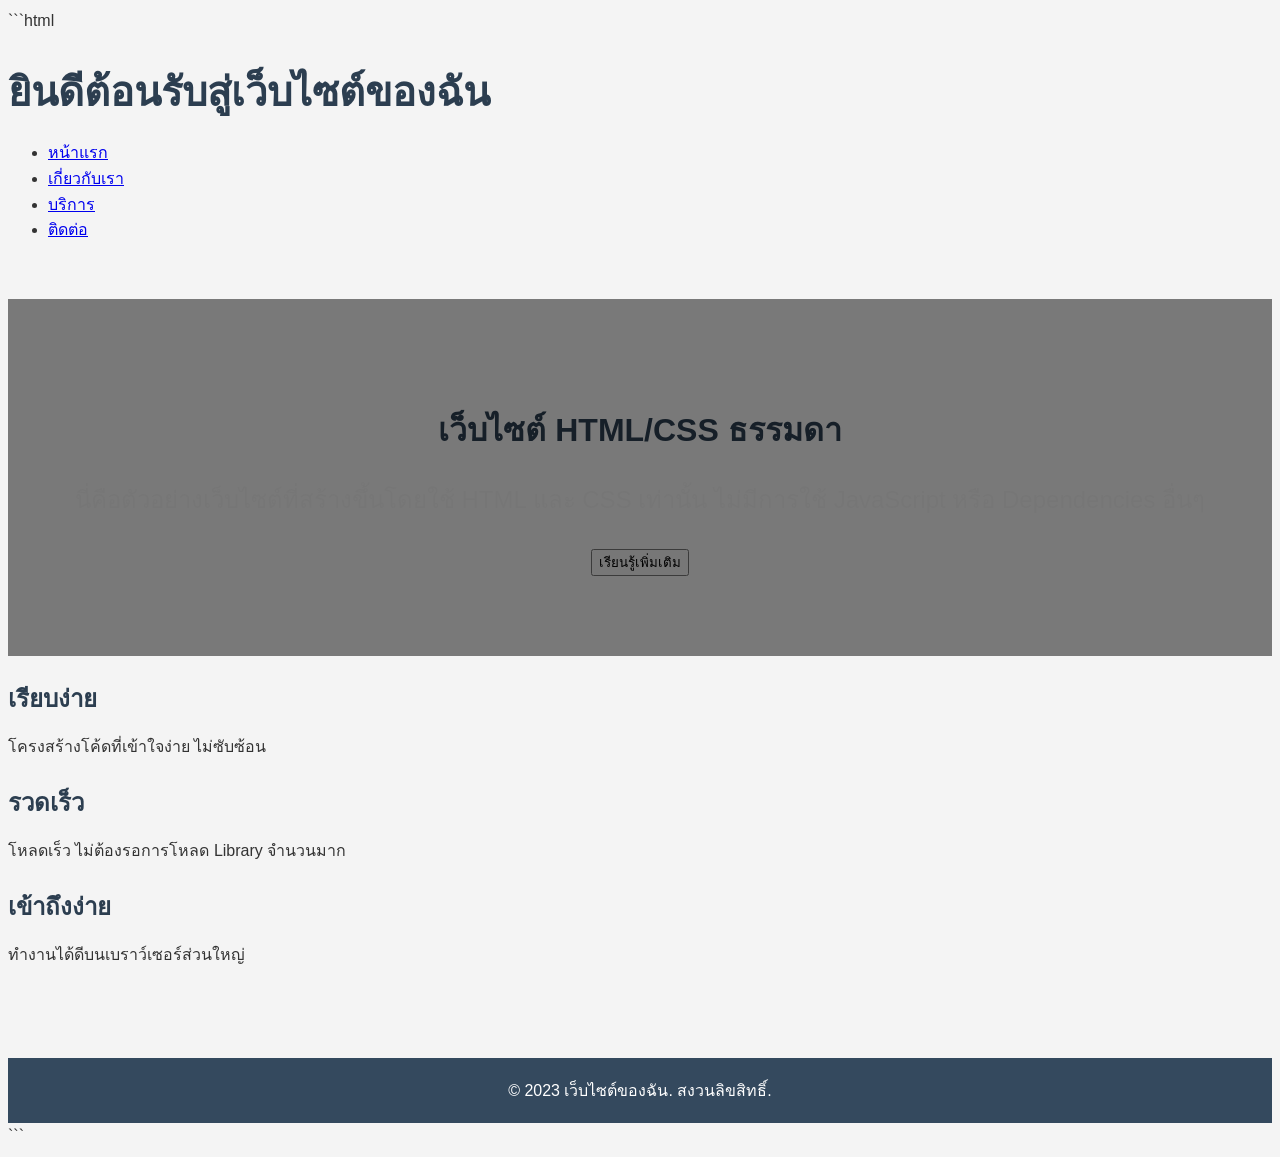
==== commit 760e6816: "feat(ai): 5. ไม่ต้องติดตั้ง dependencies เพิ่มเติม ใช้ไฟล์ HTML/CSS ธรรมดาเท่านั้น - index.html" ====
--- a/index.html
+++ b/index.html
@@ -4,102 +4,47 @@
 <head>
     <meta charset="UTF-8">
     <meta name="viewport" content="width=device-width, initial-scale=1.0">
-    <title>บ้านสวนเกษตร ขอนแก่น - ซื้อขายที่ดินเพื่อการเกษตร</title>
-    <link rel="stylesheet" href="css/style.css">
-    <link href="https://fonts.googleapis.com/css2?family=Kanit:wght@300;400;600&display=swap" rel="stylesheet">
+    <title>หน้าแรกของฉัน</title>
+    <link rel="stylesheet" href="style.css">
 </head>
 <body>
     <header>
-        <div class="container">
-            <div class="logo">
-                <h1>บ้านสวนเกษตร ขอนแก่น</h1>
-            </div>
-            <nav>
-                <ul>
-                    <li><a href="#">หน้าแรก</a></li>
-                    <li><a href="#">ที่ดินประกาศขาย</a></li>
-                    <li><a href="#">ลงประกาศขาย</a></li>
-                    <li><a href="#">เกี่ยวกับเรา</a></li>
-                    <li><a href="#">ติดต่อ</a></li>
-                </ul>
-            </nav>
-        </div>
+        <h1>ยินดีต้อนรับสู่เว็บไซต์ของฉัน</h1>
+        <nav>
+            <ul>
+                <li><a href="#">หน้าแรก</a></li>
+                <li><a href="#">เกี่ยวกับเรา</a></li>
+                <li><a href="#">บริการ</a></li>
+                <li><a href="#">ติดต่อ</a></li>
+            </ul>
+        </nav>
     </header>
 
-    <section class="hero">
-        <div class="container">
-            <h2>ค้นหาที่ดินเกษตรในฝันของคุณที่ขอนแก่น</h2>
-            <p>แหล่งรวมที่ดินเพื่อการเกษตร สวน ไร่ นา ที่ดินเปล่า สำหรับการลงทุนและอยู่อาศัย</p>
-            <div class="search-bar">
-                <input type="text" placeholder="ค้นหาตามจังหวัด, อำเภอ, ประเภทที่ดิน...">
-                <button>ค้นหา</button>
+    <main>
+        <section class="hero">
+            <h2>เว็บไซต์ HTML/CSS ธรรมดา</h2>
+            <p>นี่คือตัวอย่างเว็บไซต์ที่สร้างขึ้นโดยใช้ HTML และ CSS เท่านั้น ไม่มีการใช้ JavaScript หรือ Dependencies อื่นๆ</p>
+            <button>เรียนรู้เพิ่มเติม</button>
+        </section>
+
+        <section class="features">
+            <div class="feature-item">
+                <h3>เรียบง่าย</h3>
+                <p>โครงสร้างโค้ดที่เข้าใจง่าย ไม่ซับซ้อน</p>
             </div>
-        </div>
-    </section>
-
-    <section class="featured-listings">
-        <div class="container">
-            <h3>ที่ดินแนะนำล่าสุด</h3>
-            <div class="listings-grid">
-                <div class="listing-item">
-                    <img src="https://via.placeholder.com/300x200?text=ที่ดินสวนผลไม้" alt="ที่ดินสวนผลไม้">
-                    <h4>ที่ดินสวนผลไม้ อ.ภูเวียง</h4>
-                    <p>ขนาด: 5 ไร่</p>
-                    <p>ราคา: 2,500,000 บาท</p>
-                    <a href="#" class="btn-view">ดูรายละเอียด</a>
-                </div>
-                <div class="listing-item">
-                    <img src="https://via.placeholder.com/300x200?text=ที่นา อ.อุบลรัตน์" alt="ที่นา อ.อุบลรัตน์">
-                    <h4>ที่นาสวย อ.อุบลรัตน์</h4>
-                    <p>ขนาด: 10 ไร่</p>
-                    <p>ราคา: 3,800,000 บาท</p>
-                    <a href="#" class="btn-view">ดูรายละเอียด</a>
-                </div>
-                <div class="listing-item">
-                    <img src="https://via.placeholder.com/300x200?text=ที่ดินเปล่า อ.เมือง" alt="ที่ดินเปล่า อ.เมือง">
-                    <h4>ที่ดินเปล่าใกล้เมือง อ.เมือง</h4>
-                    <p>ขนาด: 3 ไร่</p>
-                    <p>ราคา: 4,200,000 บาท</p>
-                    <a href="#" class="btn-view">ดูรายละเอียด</a>
-                </div>
-                <div class="listing-item">
-                    <img src="https://via.placeholder.com/300x200?text=ที่ดินพร้อมบ้านสวน" alt="ที่ดินพร้อมบ้านสวน">
-                    <h4>ที่ดินพร้อมบ้านสวน อ.ชุมแพ</h4>
-                    <p>ขนาด: 7 ไร่</p>
-                    <p>ราคา: 6,000,000 บาท</p>
-                    <a href="#" class="btn-view">ดูรายละเอียด</a>
-                </div>
+            <div class="feature-item">
+                <h3>รวดเร็ว</h3>
+                <p>โหลดเร็ว ไม่ต้องรอการโหลด Library จำนวนมาก</p>
             </div>
-        </div>
-    </section>
-
-    <section class="how-it-works">
-        <div class="container">
-            <h3>ขั้นตอนการใช้งาน</h3>
-            <div class="steps-grid">
-                <div class="step-item">
-                    <img src="https://via.placeholder.com/100x100?text=ค้นหา" alt="ค้นหา">
-                    <h4>1. ค้นหาที่ดิน</h4>
-                    <p>เลือกที่ดินที่ตรงกับความต้องการของคุณจากประกาศมากมาย</p>
-                </div>
-                <div class="step-item">
-                    <img src="https://via.placeholder.com/100x100?text=ติดต่อ" alt="ติดต่อ">
-                    <h4>2. ติดต่อผู้ขาย</h4>
-                    <p>พูดคุยกับเจ้าของที่ดินโดยตรงเพื่อสอบถามข้อมูลเพิ่มเติม</p>
-                </div>
-                <div class="step-item">
-                    <img src="https://via.placeholder.com/100x100?text=ทำสัญญา" alt="ทำสัญญา">
-                    <h4>3. ทำสัญญา</h4>
-                    <p>ดำเนินการซื้อขายอย่างปลอดภัยและถูกต้องตามกฎหมาย</p>
-                </div>
+            <div class="feature-item">
+                <h3>เข้าถึงง่าย</h3>
+                <p>ทำงานได้ดีบนเบราว์เซอร์ส่วนใหญ่</p>
             </div>
-        </div>
-    </section>
+        </section>
+    </main>
 
     <footer>
-        <div class="container">
-            <p>&copy; 2023 บ้านสวนเกษตร ขอนแก่น. สงวนลิขสิทธิ์.</p>
-        </div>
+        <p>&copy; 2023 เว็บไซต์ของฉัน. สงวนลิขสิทธิ์.</p>
     </footer>
 </body>
 </html>
--- a/style.css
+++ b/style.css
@@ -0,0 +1,313 @@
+```css
+/* Basic Reset & Global Styles */
+* {
+    box-sizing: border-box;
+    margin: 0;
+    padding: 0;
+}
+
+body {
+    font-family: 'Sarabun', sans-serif;
+    line-height: 1.6;
+    color: #333;
+    background-color: #f4f4f4;
+}
+
+.container {
+    max-width: 1200px;
+    margin: 0 auto;
+    padding: 0 20px;
+}
+
+h1, h2, h3 {
+    color: #2c3e50;
+    margin-bottom: 15px;
+}
+
+h1 { font-size: 2.5em; }
+h2 { font-size: 2em; }
+h3 { font-size: 1.5em; }
+
+p {
+    margin-bottom: 10px;
+}
+
+.btn {
+    display: inline-block;
+    background: #28a745; /* Green */
+    color: #fff;
+    padding: 10px 20px;
+    border: none;
+    border-radius: 5px;
+    cursor: pointer;
+    text-decoration: none;
+    font-size: 1em;
+    transition: background-color 0.3s ease;
+}
+
+.btn:hover {
+    background: #218838;
+}
+
+.btn-primary {
+    background: #28a745;
+}
+
+.btn-primary:hover {
+    background: #218838;
+}
+
+.btn-secondary {
+    background: #007bff; /* Blue */
+}
+
+.btn-secondary:hover {
+    background: #0056b3;
+}
+
+.btn-large {
+    padding: 15px 30px;
+    font-size: 1.2em;
+}
+
+/* Header & Hero Section */
+.hero {
+    background: url('https://via.placeholder.com/1500x500?text=Farm+Land+Background') no-repeat center center/cover;
+    color: #fff;
+    text-align: center;
+    padding: 80px 0;
+    position: relative;
+}
+
+.hero::before {
+    content: '';
+    position: absolute;
+    top: 0;
+    left: 0;
+    right: 0;
+    bottom: 0;
+    background: rgba(0, 0, 0, 0.5); /* Overlay for readability */
+    z-index: 1;
+}
+
+.hero .container {
+    position: relative;
+    z-index: 2;
+}
+
+.hero h1 {
+    font-size: 3.5em;
+    margin-bottom: 10px;
+    color: #fff;
+}
+
+.hero p {
+    font-size: 1.5em;
+    margin-bottom: 30px;
+    color: #eee;
+}
+
+.search-form-container {
+    background: rgba(255, 255, 255, 0.9);
+    padding: 30px;
+    border-radius: 8px;
+    max-width: 800px;
+    margin: 30px auto 0;
+    box-shadow: 0 4px 8px rgba(0, 0, 0, 0.1);
+}
+
+.search-form-container h2 {
+    color: #2c3e50;
+    margin-bottom: 20px;
+    font-size: 1.8em;
+}
+
+.quick-search-form {
+    display: flex;
+    flex-wrap: wrap;
+    gap: 15px;
+    justify-content: center;
+    align-items: flex-end;
+}
+
+.form-group {
+    flex: 1;
+    min-width: 200px;
+    text-align: left;
+}
+
+.form-group label {
+    display: block;
+    margin-bottom: 5px;
+    color: #555;
+    font-weight: bold;
+}
+
+.form-group select,
+.form-group input[type="number"] {
+    width: 100%;
+    padding: 10px;
+    border: 1px solid #ddd;
+    border-radius: 4px;
+    font-size: 1em;
+}
+
+.quick-search-form button {
+    flex-shrink: 0;
+    padding: 12px 25px;
+    font-size: 1.1em;
+}
+
+/* Main Content Sections */
+main {
+    padding: 40px 0;
+}
+
+.featured-listings, .sell-land-cta {
+    margin-bottom: 40px;
+    text-align: center;
+}
+
+.featured-listings h2, .sell-land-cta h2 {
+    margin-bottom: 30px;
+}
+
+.listing-cards {
+    display: grid;
+    grid-template-columns: repeat(auto-fit, minmax(300px, 1fr));
+    gap: 30px;
+    margin-top: 30px;
+}
+
+.card {
+    background: #fff;
+    border-radius: 8px;
+    box-shadow: 0 2px 10px rgba(0, 0, 0, 0.1);
+    overflow: hidden;
+    text-align: left;
+    transition: transform 0.3s ease;
+}
+
+.card:hover {
+    transform: translateY(-5px);
+}
+
+.card img {
+    width: 100%;
+    height: 200px;
+    object-fit: cover;
+    display: block;
+}
+
+.card h3 {
+    margin: 15px 15px 5px;
+    font-size: 1.3em;
+    color: #2c3e50;
+}
+
+.card p {
+    margin: 0 15px 10px;
+    color: #666;
+}
+
+.card .price {
+    font-weight: bold;
+    color: #e67e22; /* Orange */
+    font-size: 1.1em;
+}
+
+.card .area {
+    font-style: italic;
+    font-size: 0.9em;
+}
+
+.card .btn {
+    display: block;
+    width: calc(100% - 30px);
+    margin: 0 15px 15px;
+    text-align: center;
+}
+
+/* Sell Land CTA */
+.sell-land-cta {
+    background: #eaf7ed; /* Light green background */
+    padding: 50px 20px;
+    border-radius: 8px;
+    border: 1px solid #d4edda;
+}
+
+.sell-land-cta p {
+    font-size: 1.2em;
+    margin-bottom: 25px;
+    color: #555;
+}
+
+/* Footer */
+footer {
+    background: #34495e; /* Dark blue-grey */
+    color: #fff;
+    text-align: center;
+    padding: 20px 0;
+    margin-top: 40px;
+}
+
+footer p {
+    margin: 0;
+}
+
+/* Responsive Design */
+@media (max-width: 768px) {
+    .hero h1 {
+        font-size: 2.8em;
+    }
+
+    .hero p {
+        font-size: 1.2em;
+    }
+
+    .quick-search-form {
+        flex-direction: column;
+        align-items: stretch;
+    }
+
+    .form-group {
+        min-width: unset;
+        width: 100%;
+    }
+
+    .listing-cards {
+        grid-template-columns: 1fr; /* Stack cards on small screens */
+    }
+
+    .card {
+        margin-bottom: 20px;
+    }
+}
+
+@media (max-width: 480px) {
+    .hero {
+        padding: 60px 0;
+    }
+
+    .hero h1 {
+        font-size: 2.2em;
+    }
+
+    .hero p {
+        font-size: 1em;
+    }
+
+    .search-form-container {
+        padding: 20px;
+    }
+
+    .search-form-container h2 {
+        font-size: 1.5em;
+    }
+
+    .btn-large {
+        padding: 12px 20px;
+        font-size: 1em;
+    }
+}
+```
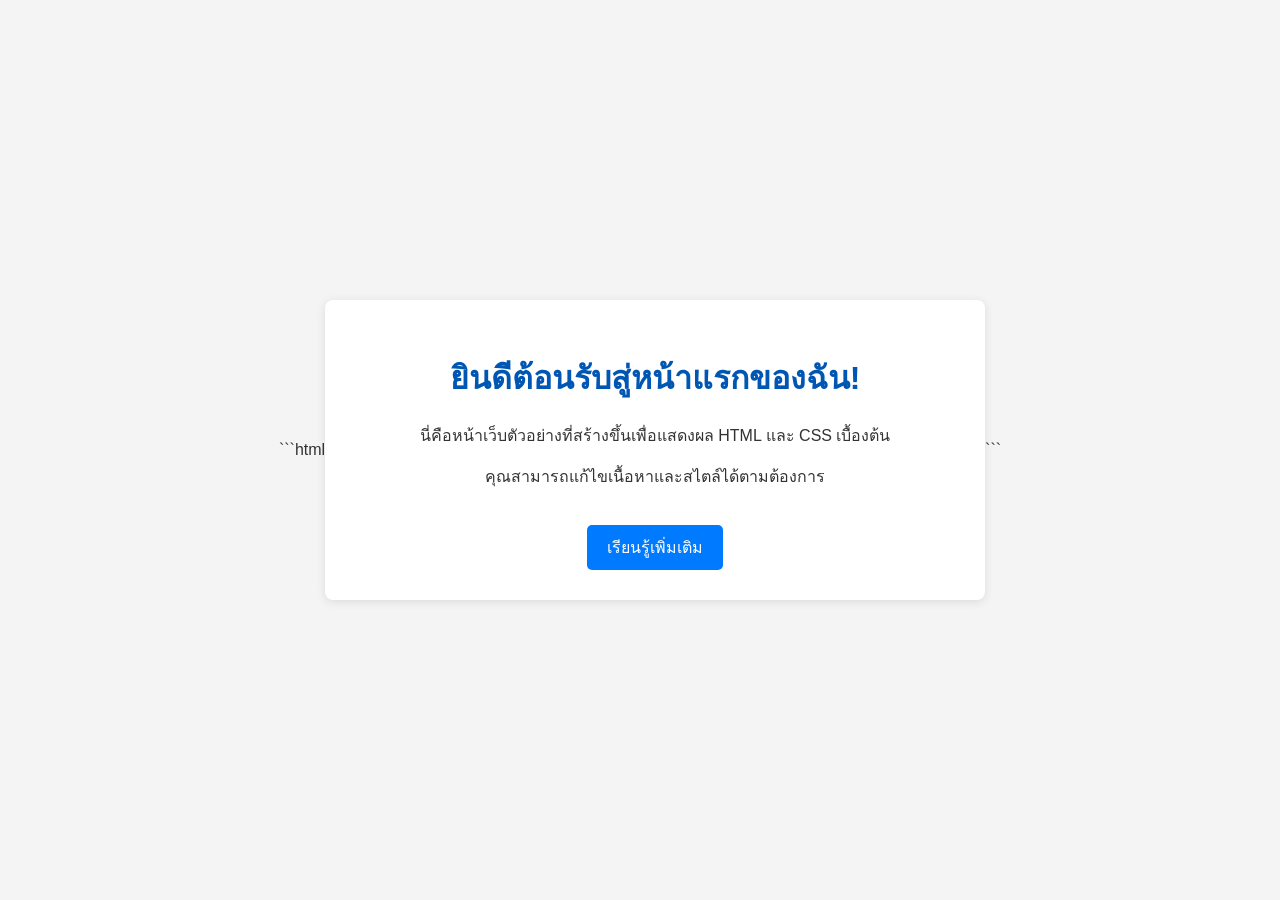
==== commit 36ef7e3f: "feat(ai): 6. ออกไฟล์เป็น index.html (ถ้ามี CSS ให้เขียนในไฟล์เดียว หรือแยกไฟล์ style.css ก็ได้) - in" ====
--- a/index.html
+++ b/index.html
@@ -5,47 +5,57 @@
     <meta charset="UTF-8">
     <meta name="viewport" content="width=device-width, initial-scale=1.0">
     <title>หน้าแรกของฉัน</title>
-    <link rel="stylesheet" href="style.css">
+    <style>
+        body {
+            font-family: Arial, sans-serif;
+            margin: 0;
+            padding: 0;
+            background-color: #f4f4f4;
+            color: #333;
+            display: flex;
+            justify-content: center;
+            align-items: center;
+            min-height: 100vh;
+        }
+        .container {
+            background-color: #fff;
+            padding: 30px;
+            border-radius: 8px;
+            box-shadow: 0 2px 10px rgba(0, 0, 0, 0.1);
+            text-align: center;
+            max-width: 600px;
+            width: 90%;
+        }
+        h1 {
+            color: #0056b3;
+            margin-bottom: 20px;
+        }
+        p {
+            line-height: 1.6;
+            margin-bottom: 15px;
+        }
+        .button {
+            display: inline-block;
+            background-color: #007bff;
+            color: white;
+            padding: 10px 20px;
+            border-radius: 5px;
+            text-decoration: none;
+            margin-top: 20px;
+            transition: background-color 0.3s ease;
+        }
+        .button:hover {
+            background-color: #0056b3;
+        }
+    </style>
 </head>
 <body>
-    <header>
-        <h1>ยินดีต้อนรับสู่เว็บไซต์ของฉัน</h1>
-        <nav>
-            <ul>
-                <li><a href="#">หน้าแรก</a></li>
-                <li><a href="#">เกี่ยวกับเรา</a></li>
-                <li><a href="#">บริการ</a></li>
-                <li><a href="#">ติดต่อ</a></li>
-            </ul>
-        </nav>
-    </header>
-
-    <main>
-        <section class="hero">
-            <h2>เว็บไซต์ HTML/CSS ธรรมดา</h2>
-            <p>นี่คือตัวอย่างเว็บไซต์ที่สร้างขึ้นโดยใช้ HTML และ CSS เท่านั้น ไม่มีการใช้ JavaScript หรือ Dependencies อื่นๆ</p>
-            <button>เรียนรู้เพิ่มเติม</button>
-        </section>
-
-        <section class="features">
-            <div class="feature-item">
-                <h3>เรียบง่าย</h3>
-                <p>โครงสร้างโค้ดที่เข้าใจง่าย ไม่ซับซ้อน</p>
-            </div>
-            <div class="feature-item">
-                <h3>รวดเร็ว</h3>
-                <p>โหลดเร็ว ไม่ต้องรอการโหลด Library จำนวนมาก</p>
-            </div>
-            <div class="feature-item">
-                <h3>เข้าถึงง่าย</h3>
-                <p>ทำงานได้ดีบนเบราว์เซอร์ส่วนใหญ่</p>
-            </div>
-        </section>
-    </main>
-
-    <footer>
-        <p>&copy; 2023 เว็บไซต์ของฉัน. สงวนลิขสิทธิ์.</p>
-    </footer>
+    <div class="container">
+        <h1>ยินดีต้อนรับสู่หน้าแรกของฉัน!</h1>
+        <p>นี่คือหน้าเว็บตัวอย่างที่สร้างขึ้นเพื่อแสดงผล HTML และ CSS เบื้องต้น</p>
+        <p>คุณสามารถแก้ไขเนื้อหาและสไตล์ได้ตามต้องการ</p>
+        <a href="#" class="button">เรียนรู้เพิ่มเติม</a>
+    </div>
 </body>
 </html>
 ```
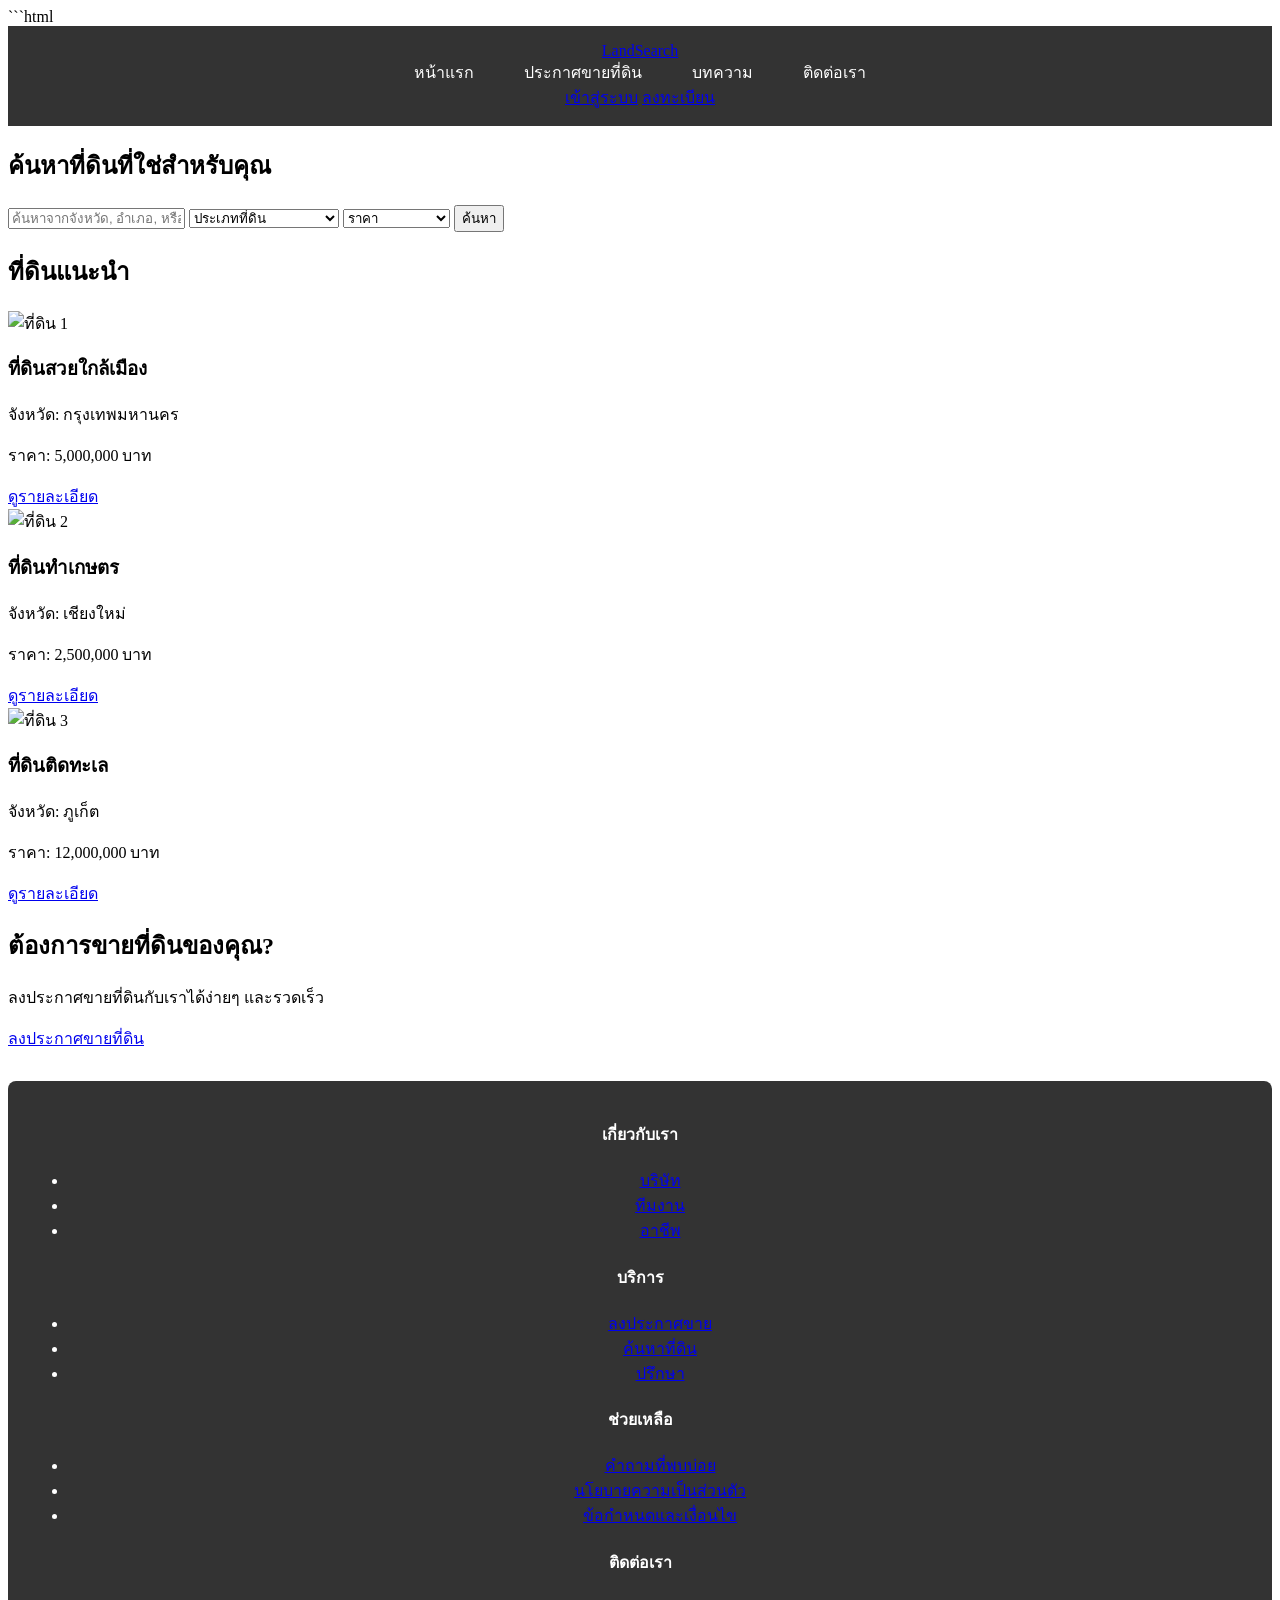
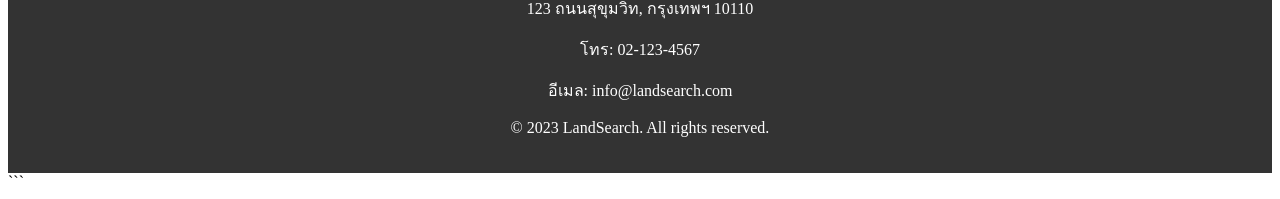
==== commit a678d3d4: "feat(ai): 7. ใส่ส่วนหัว (header), ส่วนค้นหาที่ดิน, ส่วนที่ดินแนะนำ, ส่วนปุ่มลงประกาศขาย, และส่วนท้าย" ====
--- a/index.html
+++ b/index.html
@@ -4,58 +4,136 @@
 <head>
     <meta charset="UTF-8">
     <meta name="viewport" content="width=device-width, initial-scale=1.0">
-    <title>หน้าแรกของฉัน</title>
-    <style>
-        body {
-            font-family: Arial, sans-serif;
-            margin: 0;
-            padding: 0;
-            background-color: #f4f4f4;
-            color: #333;
-            display: flex;
-            justify-content: center;
-            align-items: center;
-            min-height: 100vh;
-        }
-        .container {
-            background-color: #fff;
-            padding: 30px;
-            border-radius: 8px;
-            box-shadow: 0 2px 10px rgba(0, 0, 0, 0.1);
-            text-align: center;
-            max-width: 600px;
-            width: 90%;
-        }
-        h1 {
-            color: #0056b3;
-            margin-bottom: 20px;
-        }
-        p {
-            line-height: 1.6;
-            margin-bottom: 15px;
-        }
-        .button {
-            display: inline-block;
-            background-color: #007bff;
-            color: white;
-            padding: 10px 20px;
-            border-radius: 5px;
-            text-decoration: none;
-            margin-top: 20px;
-            transition: background-color 0.3s ease;
-        }
-        .button:hover {
-            background-color: #0056b3;
-        }
-    </style>
+    <title>ค้นหาที่ดิน - Land Search</title>
+    <link rel="stylesheet" href="style.css">
 </head>
 <body>
-    <div class="container">
-        <h1>ยินดีต้อนรับสู่หน้าแรกของฉัน!</h1>
-        <p>นี่คือหน้าเว็บตัวอย่างที่สร้างขึ้นเพื่อแสดงผล HTML และ CSS เบื้องต้น</p>
-        <p>คุณสามารถแก้ไขเนื้อหาและสไตล์ได้ตามต้องการ</p>
-        <a href="#" class="button">เรียนรู้เพิ่มเติม</a>
-    </div>
+
+    <!-- Header Section -->
+    <header class="main-header">
+        <div class="container">
+            <div class="logo">
+                <a href="/">LandSearch</a>
+            </div>
+            <nav class="main-nav">
+                <ul>
+                    <li><a href="#">หน้าแรก</a></li>
+                    <li><a href="#">ประกาศขายที่ดิน</a></li>
+                    <li><a href="#">บทความ</a></li>
+                    <li><a href="#">ติดต่อเรา</a></li>
+                </ul>
+            </nav>
+            <div class="auth-buttons">
+                <a href="#" class="btn btn-login">เข้าสู่ระบบ</a>
+                <a href="#" class="btn btn-register">ลงทะเบียน</a>
+            </div>
+        </div>
+    </header>
+
+    <!-- Land Search Section -->
+    <section class="hero-search">
+        <div class="container">
+            <h1>ค้นหาที่ดินที่ใช่สำหรับคุณ</h1>
+            <form class="search-form">
+                <input type="text" placeholder="ค้นหาจากจังหวัด, อำเภอ, หรือรหัสไปรษณีย์...">
+                <select>
+                    <option value="">ประเภทที่ดิน</option>
+                    <option value="ที่ดินเปล่า">ที่ดินเปล่า</option>
+                    <option value="ที่ดินพร้อมสิ่งปลูกสร้าง">ที่ดินพร้อมสิ่งปลูกสร้าง</option>
+                </select>
+                <select>
+                    <option value="">ราคา</option>
+                    <option value="0-1M">ต่ำกว่า 1 ล้าน</option>
+                    <option value="1M-5M">1 - 5 ล้าน</option>
+                    <option value="5M+">มากกว่า 5 ล้าน</option>
+                </select>
+                <button type="submit" class="btn btn-primary">ค้นหา</button>
+            </form>
+        </div>
+    </section>
+
+    <!-- Featured Lands Section -->
+    <section class="featured-lands">
+        <div class="container">
+            <h2>ที่ดินแนะนำ</h2>
+            <div class="land-grid">
+                <!-- Example Land Card 1 -->
+                <div class="land-card">
+                    <img src="https://via.placeholder.com/300x200?text=Land+Image+1" alt="ที่ดิน 1">
+                    <h3>ที่ดินสวยใกล้เมือง</h3>
+                    <p>จังหวัด: กรุงเทพมหานคร</p>
+                    <p>ราคา: 5,000,000 บาท</p>
+                    <a href="#" class="btn btn-secondary">ดูรายละเอียด</a>
+                </div>
+                <!-- Example Land Card 2 -->
+                <div class="land-card">
+                    <img src="https://via.placeholder.com/300x200?text=Land+Image+2" alt="ที่ดิน 2">
+                    <h3>ที่ดินทำเกษตร</h3>
+                    <p>จังหวัด: เชียงใหม่</p>
+                    <p>ราคา: 2,500,000 บาท</p>
+                    <a href="#" class="btn btn-secondary">ดูรายละเอียด</a>
+                </div>
+                <!-- Example Land Card 3 -->
+                <img src="https://via.placeholder.com/300x200?text=Land+Image+3" alt="ที่ดิน 3">
+                    <h3>ที่ดินติดทะเล</h3>
+                    <p>จังหวัด: ภูเก็ต</p>
+                    <p>ราคา: 12,000,000 บาท</p>
+                    <a href="#" class="btn btn-secondary">ดูรายละเอียด</a>
+                </div>
+            </div>
+        </div>
+    </section>
+
+    <!-- Sell Land Button Section -->
+    <section class="sell-land-cta">
+        <div class="container">
+            <h2>ต้องการขายที่ดินของคุณ?</h2>
+            <p>ลงประกาศขายที่ดินกับเราได้ง่ายๆ และรวดเร็ว</p>
+            <a href="#" class="btn btn-primary">ลงประกาศขายที่ดิน</a>
+        </div>
+    </section>
+
+    <!-- Footer Section -->
+    <footer class="main-footer">
+        <div class="container">
+            <div class="footer-links">
+                <div class="footer-col">
+                    <h4>เกี่ยวกับเรา</h4>
+                    <ul>
+                        <li><a href="#">บริษัท</a></li>
+                        <li><a href="#">ทีมงาน</a></li>
+                        <li><a href="#">อาชีพ</a></li>
+                    </ul>
+                </div>
+                <div class="footer-col">
+                    <h4>บริการ</h4>
+                    <ul>
+                        <li><a href="#">ลงประกาศขาย</a></li>
+                        <li><a href="#">ค้นหาที่ดิน</a></li>
+                        <li><a href="#">ปรึกษา</a></li>
+                    </ul>
+                </div>
+                <div class="footer-col">
+                    <h4>ช่วยเหลือ</h4>
+                    <ul>
+                        <li><a href="#">คำถามที่พบบ่อย</a></li>
+                        <li><a href="#">นโยบายความเป็นส่วนตัว</a></li>
+                        <li><a href="#">ข้อกำหนดและเงื่อนไข</a></li>
+                    </ul>
+                </div>
+                <div class="footer-col">
+                    <h4>ติดต่อเรา</h4>
+                    <p>123 ถนนสุขุมวิท, กรุงเทพฯ 10110</p>
+                    <p>โทร: 02-123-4567</p>
+                    <p>อีเมล: info@landsearch.com</p>
+                </div>
+            </div>
+            <div class="footer-bottom">
+                <p>&copy; 2023 LandSearch. All rights reserved.</p>
+            </div>
+        </div>
+    </footer>
+
 </body>
 </html>
 ```
--- a/style.css
+++ b/style.css
@@ -0,0 +1,126 @@
+```css
+/* General Body Styles */
+body {
+    font-family: Arial, sans-serif;
+    margin: 0;
+    padding: 0;
+    background-color: #f4f4f4;
+    color: #333;
+    line-height: 1.6;
+}
+
+/* Header Styles */
+header {
+    background-color: #333;
+    color: #fff;
+    padding: 1rem 0;
+    text-align: center;
+}
+
+header h1 {
+    margin: 0;
+}
+
+/* Navigation Styles */
+nav ul {
+    list-style: none;
+    padding: 0;
+    margin: 0;
+    display: flex;
+    justify-content: center;
+}
+
+nav ul li {
+    margin: 0 15px;
+}
+
+nav ul li a {
+    color: #fff;
+    text-decoration: none;
+    padding: 5px 10px;
+    transition: background-color 0.3s ease;
+}
+
+nav ul li a:hover {
+    background-color: #555;
+    border-radius: 4px;
+}
+
+/* Main Content Styles */
+main {
+    padding: 20px;
+    max-width: 1200px;
+    margin: 20px auto;
+    background-color: #fff;
+    box-shadow: 0 0 10px rgba(0, 0, 0, 0.1);
+    border-radius: 8px;
+}
+
+/* Hero Section Styles */
+.hero {
+    text-align: center;
+    padding: 50px 20px;
+    background-color: #e2f0cb;
+    margin-bottom: 30px;
+    border-radius: 8px;
+}
+
+.hero h2 {
+    color: #4CAF50;
+    margin-bottom: 15px;
+}
+
+.hero p {
+    font-size: 1.1em;
+    max-width: 800px;
+    margin: 0 auto 20px auto;
+}
+
+.hero button {
+    background-color: #4CAF50;
+    color: white;
+    padding: 12px 25px;
+    border: none;
+    border-radius: 5px;
+    cursor: pointer;
+    font-size: 1em;
+    transition: background-color 0.3s ease;
+}
+
+.hero button:hover {
+    background-color: #45a049;
+}
+
+/* Features Section Styles */
+.features {
+    display: flex;
+    justify-content: space-around;
+    flex-wrap: wrap;
+    gap: 20px;
+}
+
+.feature-item {
+    flex: 1;
+    min-width: 280px;
+    background-color: #f9f9f9;
+    padding: 20px;
+    border-radius: 8px;
+    box-shadow: 0 2px 5px rgba(0, 0, 0, 0.05);
+    text-align: center;
+}
+
+.feature-item h3 {
+    color: #333;
+    margin-top: 0;
+}
+
+/* Footer Styles */
+footer {
+    text-align: center;
+    padding: 20px;
+    background-color: #333;
+    color: #fff;
+    margin-top: 30px;
+    border-radius: 8px 8px 0 0;
+}
+```
